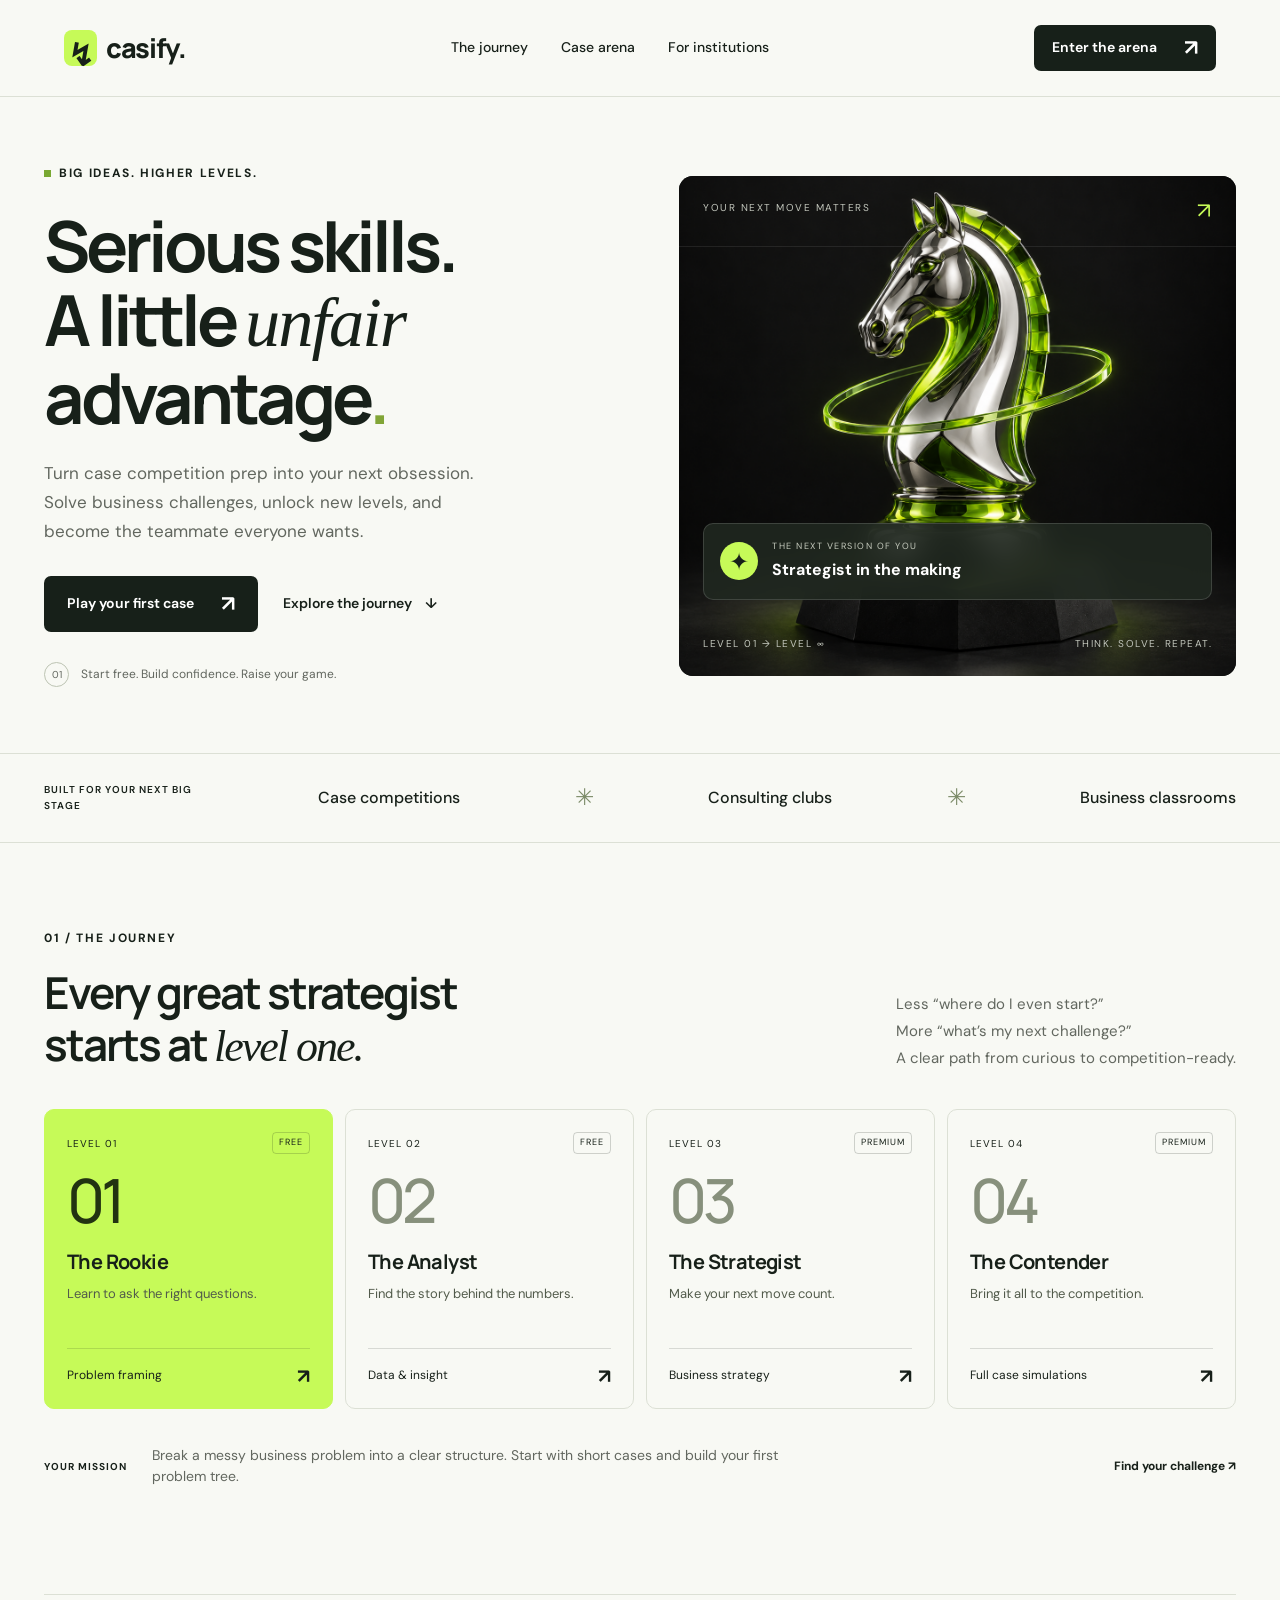
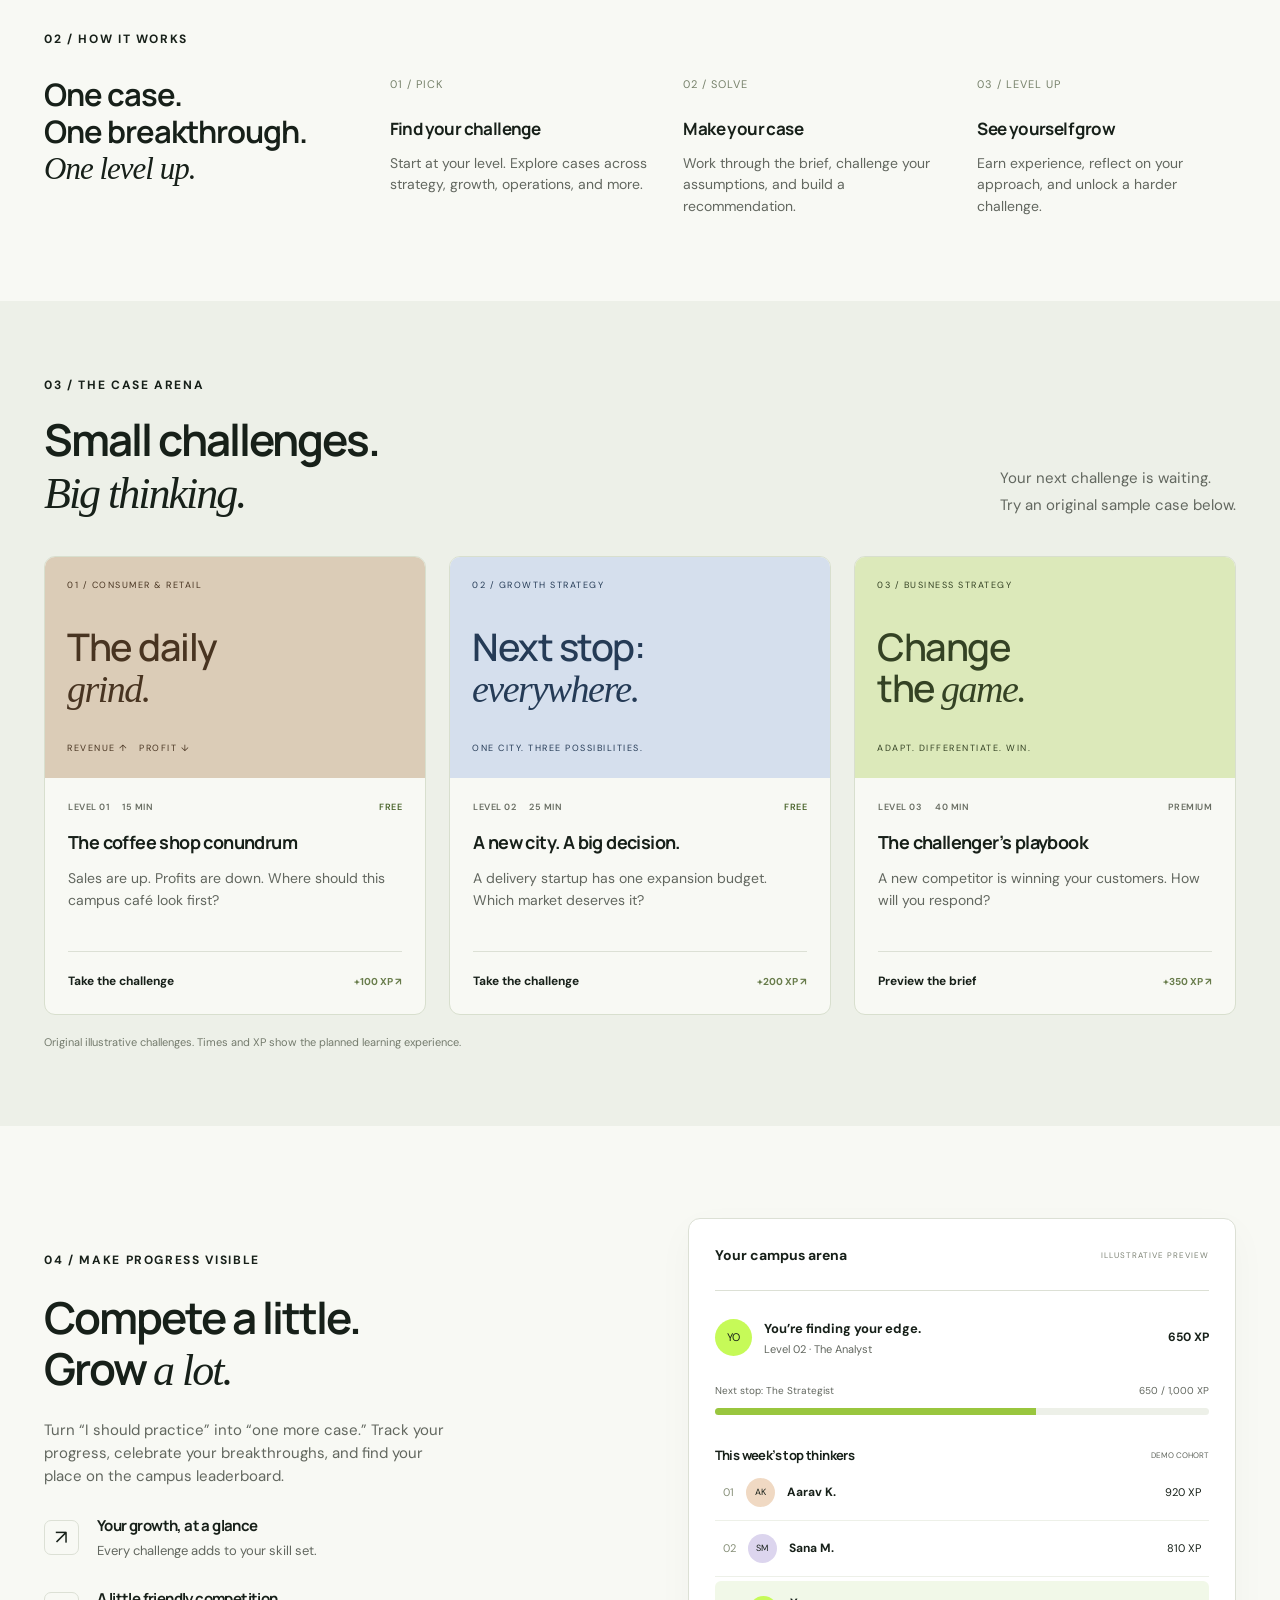
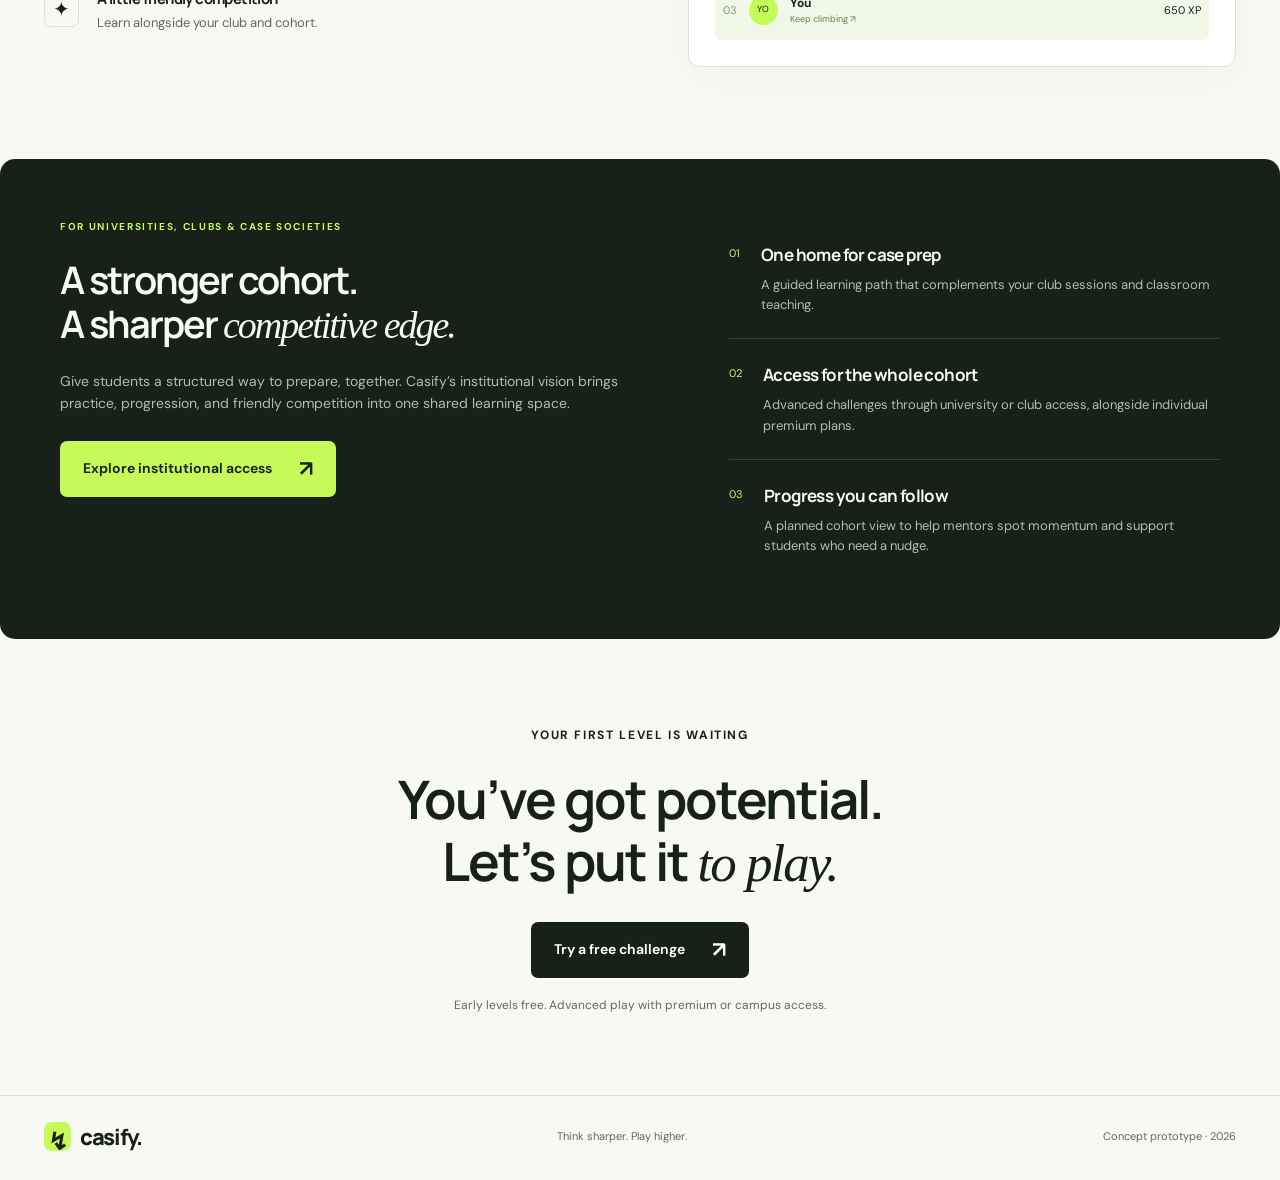
==== showcase/index.html @ 91553d77 "Back up Casify showcase and prepare Vercel and Emergent handoff" ====
<!doctype html>
<html lang="en"><head><meta charset="utf-8"><meta name="viewport" content="width=device-width,initial-scale=1"><meta name="description" content="Turn case competition prep into your next obsession. Build business skills, conquer challenges, and level up with Casify."><title>Casify — Think sharper. Play higher.</title><link rel="icon" href="data:image/svg+xml,%3Csvg xmlns='http://www.w3.org/2000/svg' viewBox='0 0 32 32'%3E%3Crect width='32' height='32' rx='8' fill='%23c6fa58'/%3E%3Cpath d='M22 9H12l-5 7 5 7h10l-5-7z' fill='%23151915'/%3E%3C/svg%3E"><link rel="stylesheet" href="style.css"></head>
<body><header><a class="brand" href="#" aria-label="Casify home"><span class="brand-mark">↯</span>casify<span class="brand-period">.</span></a><nav aria-label="Main navigation"><a href="#journey">The journey</a><a href="#challenges">Case arena</a><a href="#campus">For institutions</a></nav><a class="button small" href="#challenges">Enter the arena <span>↗</span></a></header>
<main><section class="hero wrap"><div class="hero-copy"><div class="eyebrow"><span class="tiny-square"></span> BIG IDEAS. HIGHER LEVELS.</div><h1>Serious skills.<br>A little <span class="serif">unfair</span><br>advantage<span class="lime">.</span></h1><p>Turn case competition prep into your next obsession. Solve business challenges, unlock new levels, and become the teammate everyone wants.</p><div class="actions"><a class="button" href="#challenges">Play your first case <span>↗</span></a><a class="text-link" href="#journey">Explore the journey <span>↓</span></a></div><div class="hero-note"><span>01</span> Start free. Build confidence. Raise your game.</div></div><div class="hero-art"><div class="art-top"><span>YOUR NEXT MOVE MATTERS</span><span>↗</span></div><div class="art-image" id="hero-image"></div><div class="float-card"><span class="mini-icon">✦</span><div><small>THE NEXT VERSION OF YOU</small><strong>Strategist in the making</strong></div></div><div class="art-bottom"><span>LEVEL 01 → LEVEL ∞</span><span>THINK. SOLVE. REPEAT.</span></div></div></section>
<section class="ribbon"><div class="wrap"><span>BUILT FOR YOUR NEXT BIG STAGE</span><strong>Case competitions</strong><span class="asterisk">✳</span><strong>Consulting clubs</strong><span class="asterisk">✳</span><strong>Business classrooms</strong></div></section>
<section class="wrap journey" id="journey"><div class="section-head"><div><div class="eyebrow">01 / THE JOURNEY</div><h2>Every great strategist<br>starts at <span class="serif">level one.</span></h2></div><p>Less “where do I even start?”<br>More “what’s my next challenge?”<br>A clear path from curious to competition-ready.</p></div><div class="level-grid"><button class="level active" data-level="0"><span class="level-meta">LEVEL 01 <em>FREE</em></span><span class="level-number">01</span><h3>The Rookie</h3><p>Learn to ask the right questions.</p><span class="level-foot">Problem framing <b>↗</b></span></button><button class="level" data-level="1"><span class="level-meta">LEVEL 02 <em>FREE</em></span><span class="level-number">02</span><h3>The Analyst</h3><p>Find the story behind the numbers.</p><span class="level-foot">Data &amp; insight <b>↗</b></span></button><button class="level" data-level="2"><span class="level-meta">LEVEL 03 <em>PREMIUM</em></span><span class="level-number">03</span><h3>The Strategist</h3><p>Make your next move count.</p><span class="level-foot">Business strategy <b>↗</b></span></button><button class="level" data-level="3"><span class="level-meta">LEVEL 04 <em>PREMIUM</em></span><span class="level-number">04</span><h3>The Contender</h3><p>Bring it all to the competition.</p><span class="level-foot">Full case simulations <b>↗</b></span></button></div><div class="level-detail" aria-live="polite"><span>YOUR MISSION</span><p id="level-description">Break a messy business problem into a clear structure. Start with short cases and build your first problem tree.</p><a href="#challenges">Find your challenge ↗</a></div></section>
<section class="how wrap"><div class="eyebrow">02 / HOW IT WORKS</div><div class="how-grid"><h2>One case.<br>One breakthrough.<br><span class="serif">One level up.</span></h2><article><span class="step">01 / PICK</span><h3>Find your challenge</h3><p>Start at your level. Explore cases across strategy, growth, operations, and more.</p></article><article><span class="step">02 / SOLVE</span><h3>Make your case</h3><p>Work through the brief, challenge your assumptions, and build a recommendation.</p></article><article><span class="step">03 / LEVEL UP</span><h3>See yourself grow</h3><p>Earn experience, reflect on your approach, and unlock a harder challenge.</p></article></div></section>
<section class="arena" id="challenges"><div class="wrap"><div class="section-head"><div><div class="eyebrow">03 / THE CASE ARENA</div><h2>Small challenges.<br><span class="serif">Big thinking.</span></h2></div><p>Your next challenge is waiting.<br>Try an original sample case below.</p></div><div class="case-grid"><article class="case-card"><div class="case-cover coffee"><span>01 / CONSUMER & RETAIL</span><strong>The daily<br><i>grind.</i></strong><span class="cover-bottom">REVENUE ↑ &nbsp; PROFIT ↓</span></div><div class="case-body"><div class="tags"><span>LEVEL 01</span><span>15 MIN</span><span class="free">FREE</span></div><h3>The coffee shop conundrum</h3><p>Sales are up. Profits are down. Where should this campus café look first?</p><button class="case-link" data-case="0">Take the challenge <span>+100 XP ↗</span></button></div></article><article class="case-card"><div class="case-cover growth"><span>02 / GROWTH STRATEGY</span><strong>Next stop:<br><i>everywhere.</i></strong><span class="cover-bottom">ONE CITY. THREE POSSIBILITIES.</span></div><div class="case-body"><div class="tags"><span>LEVEL 02</span><span>25 MIN</span><span class="free">FREE</span></div><h3>A new city. A big decision.</h3><p>A delivery startup has one expansion budget. Which market deserves it?</p><button class="case-link" data-case="1">Take the challenge <span>+200 XP ↗</span></button></div></article><article class="case-card"><div class="case-cover strategy"><span>03 / BUSINESS STRATEGY</span><strong>Change<br>the <i>game.</i></strong><span class="cover-bottom">ADAPT. DIFFERENTIATE. WIN.</span></div><div class="case-body"><div class="tags"><span>LEVEL 03</span><span>40 MIN</span><span>PREMIUM</span></div><h3>The challenger’s playbook</h3><p>A new competitor is winning your customers. How will you respond?</p><button class="case-link" data-case="2">Preview the brief <span>+350 XP ↗</span></button></div></article></div><p class="sample-note">Original illustrative challenges. Times and XP show the planned learning experience.</p></div></section>
<section class="wrap progress-section"><div class="progress-copy"><div class="eyebrow">04 / MAKE PROGRESS VISIBLE</div><h2>Compete a little.<br>Grow <span class="serif">a lot.</span></h2><p>Turn “I should practice” into “one more case.” Track your progress, celebrate your breakthroughs, and find your place on the campus leaderboard.</p><div class="feature-line"><span>↗</span><div><h3>Your growth, at a glance</h3><p>Every challenge adds to your skill set.</p></div></div><div class="feature-line"><span>✦</span><div><h3>A little friendly competition</h3><p>Learn alongside your club and cohort.</p></div></div></div><div class="dashboard"><div class="dashboard-head"><strong>Your campus arena</strong><span>ILLUSTRATIVE PREVIEW</span></div><div class="player"><div class="avatar">YO</div><div><strong>You’re finding your edge.</strong><p>Level 02 · The Analyst</p></div><span class="xp">650 XP</span></div><div class="meter-label"><span>Next stop: The Strategist</span><span>650 / 1,000 XP</span></div><progress value="650" max="1000" aria-label="650 of 1000 XP toward next level"></progress><div class="leader-heading"><h3>This week’s top thinkers</h3><span>DEMO COHORT</span></div><div class="leader"><span class="rank">01</span><span class="avatar peach">AK</span><strong>Aarav K.</strong><span>920 XP</span></div><div class="leader"><span class="rank">02</span><span class="avatar purple">SM</span><strong>Sana M.</strong><span>810 XP</span></div><div class="leader you"><span class="rank">03</span><span class="avatar">YO</span><strong>You <small>Keep climbing ↗</small></strong><span>650 XP</span></div></div></section>
<section class="campus wrap" id="campus"><div><div class="eyebrow">FOR UNIVERSITIES, CLUBS & CASE SOCIETIES</div><h2>A stronger cohort.<br>A sharper <span class="serif">competitive edge.</span></h2><p>Give students a structured way to prepare, together. Casify’s institutional vision brings practice, progression, and friendly competition into one shared learning space.</p><button class="button" id="institution-cta">Explore institutional access <span>↗</span></button></div><div class="campus-features"><article><span>01</span><div><h3>One home for case prep</h3><p>A guided learning path that complements your club sessions and classroom teaching.</p></div></article><article><span>02</span><div><h3>Access for the whole cohort</h3><p>Advanced challenges through university or club access, alongside individual premium plans.</p></div></article><article><span>03</span><div><h3>Progress you can follow</h3><p>A planned cohort view to help mentors spot momentum and support students who need a nudge.</p></div></article></div></section>
<section class="final-cta wrap"><div class="eyebrow">YOUR FIRST LEVEL IS WAITING</div><h2>You’ve got potential.<br>Let’s put it <span class="serif">to play.</span></h2><a class="button" href="#challenges">Try a free challenge <span>↗</span></a><p>Early levels free. Advanced play with premium or campus access.</p></section></main><footer class="wrap"><a class="brand" href="#"><span class="brand-mark">↯</span>casify.</a><span>Think sharper. Play higher.</span><span>Concept prototype · 2026</span></footer>
<dialog id="case-dialog"><button class="close" aria-label="Close dialog">×</button><div class="eyebrow" id="dialog-label"></div><h2 id="dialog-title"></h2><p id="dialog-brief"></p><div id="case-interaction"><h3>Where would you start?</h3><div id="choices"></div><p id="feedback" role="status"></p></div><p class="dialog-note">Showcase demo — no account required. Responses are not saved.</p></dialog><script src="app.js"></script></body></html>
---- showcase/style.css ----
@import url('https://fonts.googleapis.com/css2?family=DM+Sans:wght@400;450;500;550;600;650;700&family=Manrope:wght@400;500;600;650;700;750;800&display=swap');
:root{--ink:#172019;--muted:#62675f;--paper:#f8f9f4;--lime:#c6fa58;--line:#dce0d5}*{box-sizing:border-box}html{scroll-behavior:smooth;scroll-padding-top:100px}body{margin:0;background:var(--paper);color:var(--ink);font-family:'DM Sans',Arial,sans-serif;font-size:16px;line-height:1.55}button,a{-webkit-tap-highlight-color:transparent}a{color:inherit;text-decoration:none}button{font:inherit;cursor:pointer}button:focus-visible,a:focus-visible{outline:3px solid #668822;outline-offset:5px}button{color:inherit}header{max-width:1440px;margin:auto;padding:25px 5%;display:flex;align-items:center;justify-content:space-between;border-bottom:1px solid var(--line);gap:24px}.brand{font-family:Manrope,sans-serif;font-size:27px;font-weight:800;letter-spacing:-1.3px;display:flex;align-items:center;gap:9px}.brand-period{margin-left:-9px}.brand-mark{display:inline-grid;place-items:center;background:var(--lime);width:33px;height:36px;border-radius:8px;font-size:31px;font-weight:600;letter-spacing:0}nav{display:flex;gap:33px;font-size:14px;font-weight:500}nav a:hover{color:#668822}.wrap{max-width:1280px;margin:auto;padding-left:44px;padding-right:44px}.button{background:var(--ink);color:white;padding:17px 23px;border-radius:7px;border:0;display:inline-flex;align-items:center;justify-content:space-between;gap:27px;font-size:14px;font-weight:650;transition:transform .2s,background .2s}.button:hover{background:#35452a;transform:translateY(-2px)}.button span{font-size:22px;line-height:1}.button.small{padding:12px 18px}.hero{display:grid;grid-template-columns:1.06fr 1fr;gap:45px;padding-top:67px;padding-bottom:66px;align-items:center}.eyebrow{font-size:12px;letter-spacing:1.65px;font-weight:700;display:flex;align-items:center;gap:8px}.tiny-square{width:7px;height:7px;background:#78a831}h1,h2,h3,p{margin:0}h1,h2,h3{font-family:Manrope,Arial,sans-serif}h1{font-size:clamp(48px,5.5vw,76px);line-height:1.06;letter-spacing:-4px;margin:25px 0}h2{font-size:44px;letter-spacing:-2px;line-height:1.17;font-weight:650}h3{font-size:20px;letter-spacing:-.6px}.serif{font-family:Georgia,serif;font-weight:400;font-style:italic;letter-spacing:-2px}.lime{color:#81a536}.hero-copy>p{max-width:440px;font-size:17px;line-height:1.7;color:var(--muted)}.actions{display:flex;gap:25px;align-items:center;margin:30px 0}.text-link{font-size:14px;font-weight:600}.text-link span{margin-left:10px}.hero-note{display:flex;align-items:center;gap:12px;font-size:12px;color:var(--muted)}.hero-note>span{border:1px solid #bdc4b3;border-radius:50%;height:25px;width:25px;display:grid;place-items:center;font-size:10px}.hero-art{height:500px;border-radius:14px;background:#191d19;color:white;position:relative;overflow:hidden;display:flex;flex-direction:column;justify-content:space-between}.art-top,.art-bottom{position:relative;z-index:2;display:flex;justify-content:space-between;padding:24px;font-size:10px;letter-spacing:1.5px;color:#c2c6bc}.art-top{border-bottom:1px solid #ffffff15}.art-top>span:last-child{color:var(--lime);font-size:22px;line-height:1}.art-image{position:absolute;inset:0;background:#1a1e1a;background-position:center;background-size:cover}.float-card{position:absolute;bottom:76px;left:24px;right:24px;display:flex;align-items:center;gap:14px;padding:16px;border:1px solid #ffffff24;background:#202820df;backdrop-filter:blur(12px);border-radius:10px;z-index:2}.float-card small{display:block;font-size:9px;letter-spacing:1.5px;color:#c6cbbe;margin-bottom:4px}.float-card strong{font-size:16px}.mini-icon{width:38px;height:38px;border-radius:50%;display:grid;place-items:center;background:var(--lime);color:var(--ink);font-size:24px}.ribbon{border-top:1px solid var(--line);border-bottom:1px solid var(--line)}.ribbon>.wrap{display:flex;justify-content:space-between;gap:20px;align-items:center;padding-top:26px;padding-bottom:26px}.ribbon span:first-child{font-size:10px;font-weight:600;letter-spacing:1px;max-width:160px}.ribbon strong{font-size:16px;font-weight:500}.asterisk{color:#7c8b68;font-size:23px}.journey{padding-top:86px;padding-bottom:55px}.section-head{display:flex;justify-content:space-between;align-items:flex-end;gap:30px;margin-bottom:37px}.section-head .eyebrow{margin-bottom:20px}.section-head>p{font-size:15px;color:var(--muted);max-width:350px;line-height:1.8}.level-grid{display:grid;grid-template-columns:repeat(4,1fr);gap:12px}.level{border:1px solid var(--line);text-align:left;border-radius:10px;padding:22px;background:transparent;transition:.2s}.level.active,.level:hover{background:var(--lime);border-color:var(--lime)}.level-meta{font-size:10px;letter-spacing:1px;display:flex;justify-content:space-between;gap:6px;align-items:center}.level-meta em{font-style:normal;font-size:9px;padding:3px 6px;border:1px solid #17201930;border-radius:4px}.level-number{display:block;font-family:Manrope,sans-serif;font-size:61px;letter-spacing:-4px;line-height:1.5;font-weight:500;color:#87907c}.level.active .level-number{color:#223311}.level h3{font-size:20px}.level p{font-size:13px;min-height:44px;margin-top:7px;color:#525b4b}.level-foot{border-top:1px solid #17201925;padding-top:17px;margin-top:20px;display:flex;justify-content:space-between;font-size:12px}.level-foot b{font-size:20px;line-height:1}.level-detail{display:flex;gap:25px;align-items:center;margin-top:20px;min-height:75px}.level-detail>span{font-size:10px;letter-spacing:1px;white-space:nowrap;font-weight:700}.level-detail p{font-size:14px;color:var(--muted);max-width:650px}.level-detail a{font-size:12px;margin-left:auto;white-space:nowrap;font-weight:700}.how{padding-top:35px;padding-bottom:83px}.how>.eyebrow{border-top:1px solid var(--line);padding-top:35px;margin-bottom:28px}.how-grid{display:grid;grid-template-columns:1.2fr 1fr 1fr 1fr;gap:35px}.how h2{font-size:31px;letter-spacing:-1px}.how h2 .serif{letter-spacing:-1px}.step{font-size:11px;color:#77826b;letter-spacing:1px;display:block;margin-bottom:23px}.how h3{font-size:17px;margin-bottom:10px}.how p{font-size:14px;color:var(--muted)}.arena{background:#edf0e8;padding:75px 0}.case-grid{display:grid;grid-template-columns:repeat(3,1fr);gap:23px}.case-card{border:1px solid #d8dfce;background:var(--paper);border-radius:11px;overflow:hidden}.case-cover{height:221px;padding:22px;display:flex;flex-direction:column;justify-content:space-between}.case-cover>span{font-size:9px;letter-spacing:1.5px}.case-cover strong{font-family:Manrope,sans-serif;font-size:38px;font-weight:550;letter-spacing:-1.5px;line-height:1.07}.case-cover i{font-family:Georgia,serif;font-weight:400}.coffee{background:#dbccb7;color:#483421}.growth{background:#d5dfed;color:#253b56}.strategy{background:#dce9ba;color:#344224}.case-body{padding:23px}.tags{display:flex;gap:13px;font-size:9px;font-weight:600;letter-spacing:.5px;color:#686d62;margin-bottom:14px}.tags span:last-child{margin-left:auto}.tags .free{color:#4a642c}.case-body h3{font-size:18px;margin-bottom:11px}.case-body p{font-size:14px;color:var(--muted);min-height:65px}.case-link{display:flex;justify-content:space-between;align-items:center;gap:8px;background:none;border:0;border-top:1px solid var(--line);padding:20px 0 0;margin-top:18px;width:100%;font-size:12px;font-weight:700}.case-link span{font-size:10px;color:#687c4b}.sample-note{font-size:11px;color:#747b6d;margin-top:19px}.progress-section{padding-top:92px;padding-bottom:92px;display:grid;grid-template-columns:1fr 1fr;gap:95px;align-items:center}.progress-copy h2{margin:22px 0}.progress-copy>p{font-size:15px;color:var(--muted);max-width:415px}.feature-line{display:flex;gap:18px;margin-top:26px;align-items:center}.feature-line>span{width:35px;height:35px;border:1px solid var(--line);border-radius:7px;display:grid;place-items:center;font-size:20px}.feature-line h3{font-size:15px}.feature-line p{font-size:13px;color:var(--muted);margin-top:3px}.dashboard{background:white;border:1px solid var(--line);border-radius:12px;box-shadow:0 12px 38px #28391808;padding:26px}.dashboard-head{display:flex;align-items:center;justify-content:space-between;gap:10px;padding-bottom:24px;border-bottom:1px solid var(--line)}.dashboard-head strong{font-size:14px}.dashboard-head>span{font-size:8px;letter-spacing:1px;color:#7d8375}.player{display:flex;align-items:center;gap:12px;margin:25px 0}.avatar{background:var(--lime);width:37px;height:37px;display:grid;place-items:center;border-radius:50%;font-size:11px;flex-shrink:0}.player strong{font-size:13px}.player p{font-size:11px;color:var(--muted)}.xp{margin-left:auto;font-size:12px;font-weight:700;white-space:nowrap}.meter-label{display:flex;justify-content:space-between;font-size:10px;color:var(--muted);margin-bottom:9px}progress{appearance:none;border:0;display:block;width:100%;height:7px;border-radius:4px;overflow:hidden;background:#edf0e8}progress::-webkit-progress-bar{background:#edf0e8}progress::-webkit-progress-value{background:#99c63e}progress::-moz-progress-bar{background:#99c63e}.leader-heading{margin-top:30px;display:flex;justify-content:space-between;align-items:center;gap:8px}.leader-heading h3{font-size:13px}.leader-heading>span{font-size:8px;color:var(--muted)}.leader{display:flex;align-items:center;gap:12px;padding:13px 8px;border-bottom:1px solid #edf0e8;font-size:12px}.leader .rank{color:#879079;font-size:11px}.leader>span:last-child{margin-left:auto;font-size:11px}.leader .avatar{width:29px;height:29px;font-size:9px}.peach{background:#f0d9c3}.purple{background:#dcd5ee}.you{background:#f1f8e8;border-radius:6px;border:0;margin-top:4px}.you small{display:block;font-size:9px;font-weight:400;color:#6a7f4b}.campus{background:var(--ink);color:var(--paper);border-radius:15px;display:grid;grid-template-columns:1.2fr 1fr;gap:80px;padding:60px}.campus .eyebrow{color:var(--lime);font-size:10px}.campus h2{font-size:38px;margin:23px 0}.campus p{font-size:14px;color:#b3bdae}.campus .button{background:var(--lime);color:var(--ink);margin-top:27px}.campus-features article{display:flex;gap:21px;padding:23px 0;border-bottom:1px solid #ffffff25}.campus-features article:last-child{border:0}.campus-features article>span{font-size:11px;color:var(--lime);padding-top:3px}.campus-features h3{font-size:17px;margin-bottom:7px}.campus-features p{font-size:13px}.final-cta{text-align:center;padding-top:87px;padding-bottom:80px}.final-cta .eyebrow{justify-content:center}.final-cta h2{font-size:53px;margin:23px 0 28px}.final-cta p{font-size:12px;color:var(--muted);margin-top:18px}footer{display:flex;align-items:center;justify-content:space-between;gap:20px;padding-top:24px;padding-bottom:26px;border-top:1px solid var(--line)}footer .brand{font-size:22px}footer .brand-mark{width:27px;height:29px;font-size:24px}footer>span{font-size:11px;color:var(--muted)}dialog{border:1px solid var(--line);border-radius:16px;padding:40px;max-width:620px;width:calc(100% - 32px);color:var(--ink);background:var(--paper);box-shadow:0 25px 100px #0005}dialog::backdrop{background:#101b15b8;backdrop-filter:blur(5px)}.close{position:absolute;right:16px;top:10px;border:0;background:none;font-size:28px}.dialog-note{font-size:12px;color:var(--muted);margin-top:25px}dialog h2{font-size:33px;margin:18px 0}dialog>p{font-size:16px}dialog h3{font-size:17px;margin:25px 0 13px}#choices{display:grid;gap:9px}#choices button{border:1px solid var(--line);border-radius:6px;padding:13px;text-align:left;background:white;font-size:14px}#choices button:hover,#choices button.selected{background:#e3f3c8;border-color:#90af5b}#feedback{font-size:14px;margin-top:16px;font-weight:500}
@media(min-width:1500px){header{max-width:1368px}}@media(max-width:1000px){.wrap{padding-left:28px;padding-right:28px}.hero{gap:25px}.hero-art{height:460px}h1{letter-spacing:-2.5px}.actions{gap:16px;flex-wrap:wrap}.level{padding:16px}.level-meta{font-size:9px}.level-meta em{font-size:8px}.progress-section{gap:35px}.campus{margin:0 28px;padding:40px;gap:35px}.how-grid{gap:22px}.case-body{padding:18px}.case-cover strong{font-size:32px}.case-body h3{font-size:16px}.ribbon strong{font-size:13px}}@media(max-width:720px){header{padding:19px 22px}header nav{display:none}.brand{font-size:23px}.button.small{font-size:12px;padding:11px 13px;gap:10px}.wrap{padding-left:22px;padding-right:22px}.hero{grid-template-columns:1fr;padding-top:40px;padding-bottom:38px;gap:30px}h1{font-size:58px;letter-spacing:-3px}.hero-copy>p{font-size:16px}.hero-art{height:405px}.ribbon>.wrap{flex-wrap:wrap;justify-content:center;gap:14px;padding-top:20px;padding-bottom:20px}.ribbon span:first-child{max-width:none;width:100%;text-align:center}.ribbon strong{font-size:11px}.asterisk{font-size:14px}.journey{padding-top:55px}.section-head{display:block;margin-bottom:27px}h2{font-size:35px}.section-head>p{margin-top:20px;font-size:14px}.level-grid{grid-template-columns:1fr 1fr}.level-meta{font-size:9px}.level-number{font-size:49px}.level h3{font-size:18px}.level p{font-size:12px}.level-foot{font-size:11px}.level-detail{flex-wrap:wrap;gap:10px}.level-detail p{font-size:13px}.level-detail a{margin:0}.how{padding-top:5px;padding-bottom:50px}.how-grid{grid-template-columns:1fr;gap:28px}.how-grid h2{font-size:33px}.step{margin-bottom:8px}.how article{border-top:1px solid var(--line);padding-top:20px}.arena{padding:50px 0}.case-grid{grid-template-columns:1fr;gap:24px}.case-cover{height:215px}.case-cover strong{font-size:40px}.case-body h3{font-size:20px}.case-body p{min-height:0;font-size:15px}.case-body{padding:23px}.case-link{font-size:14px}.case-link span{font-size:12px}.progress-section{grid-template-columns:1fr;padding-top:55px;padding-bottom:55px}.dashboard{padding:21px}.campus{grid-template-columns:1fr;margin:0 16px;padding:30px 24px;gap:15px}.campus h2{font-size:33px}.campus .eyebrow{font-size:9px}.final-cta{padding-top:58px;padding-bottom:55px}.final-cta h2{font-size:40px}footer{flex-wrap:wrap}footer>span:last-child{width:100%}dialog{padding:30px 23px}}@media(prefers-reduced-motion:reduce){html{scroll-behavior:auto}*{transition:none!important}}

.art-image{background-image:url('hero.png')}
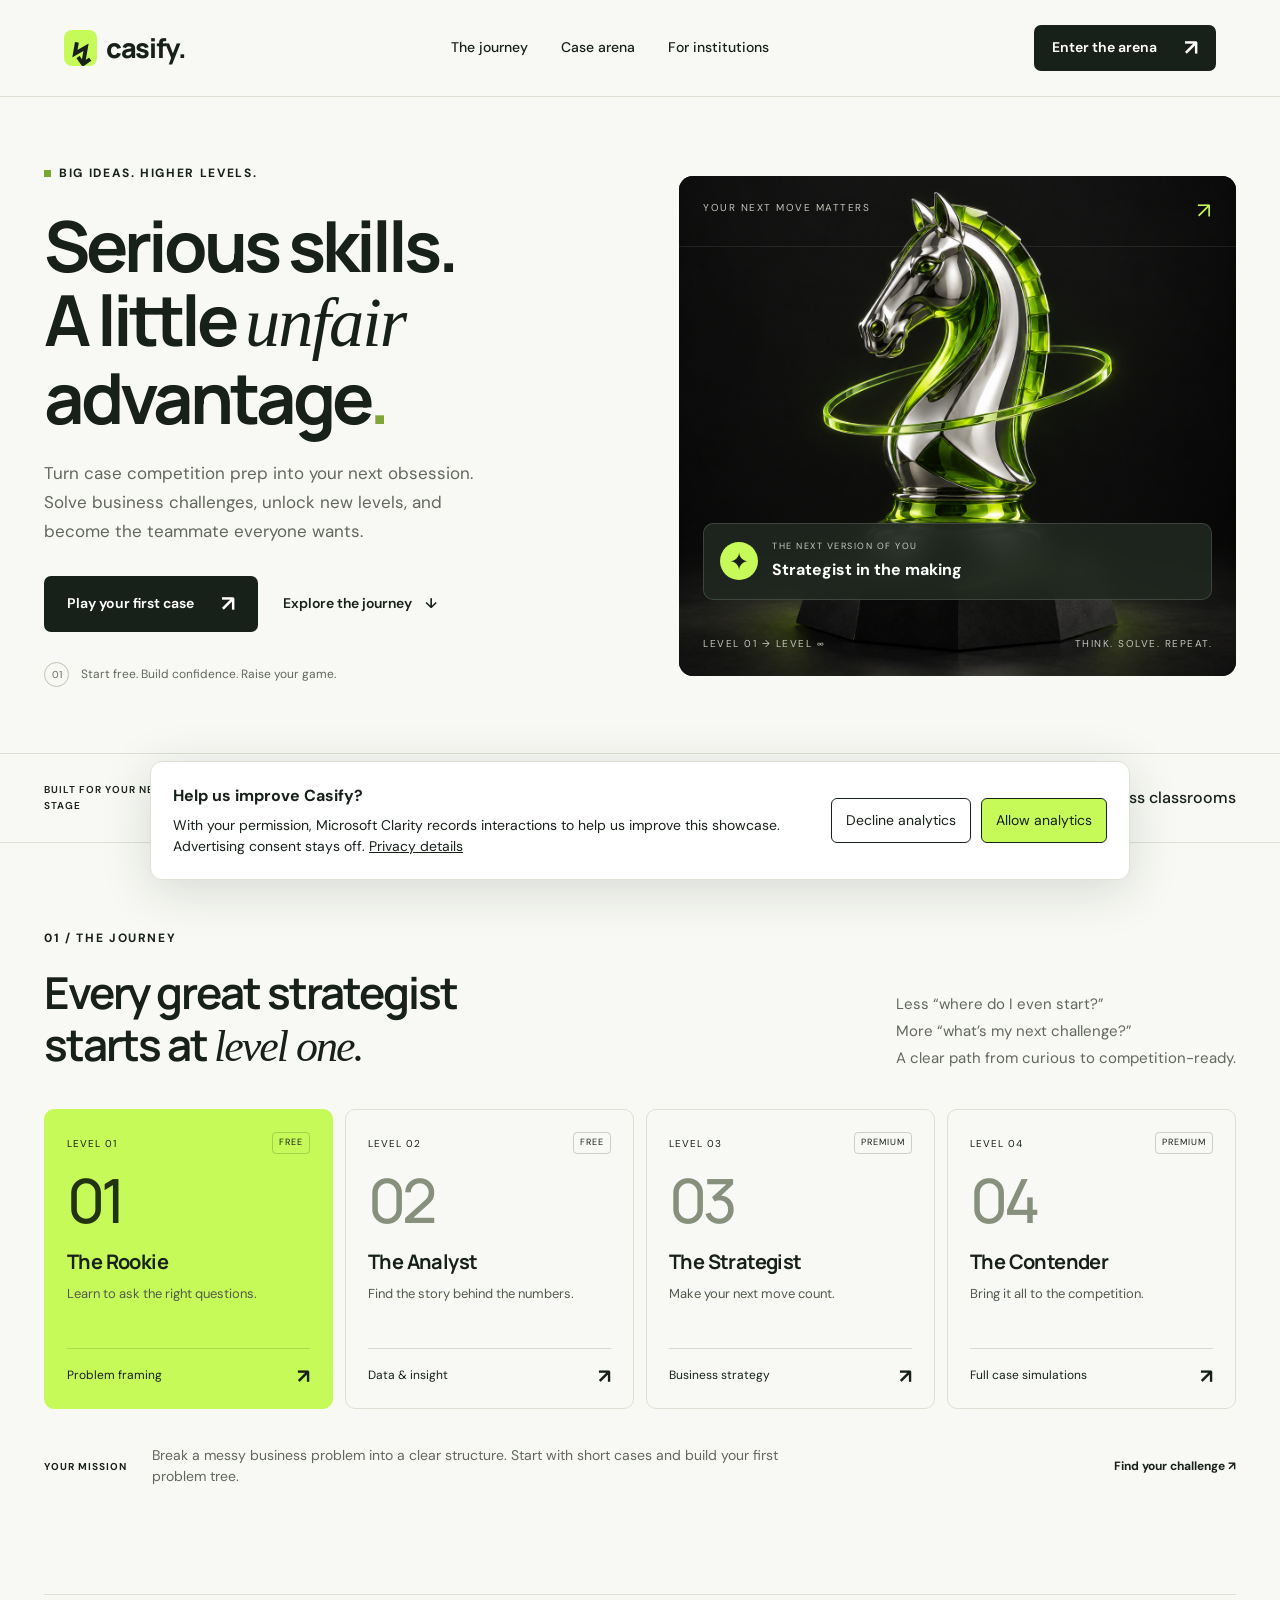
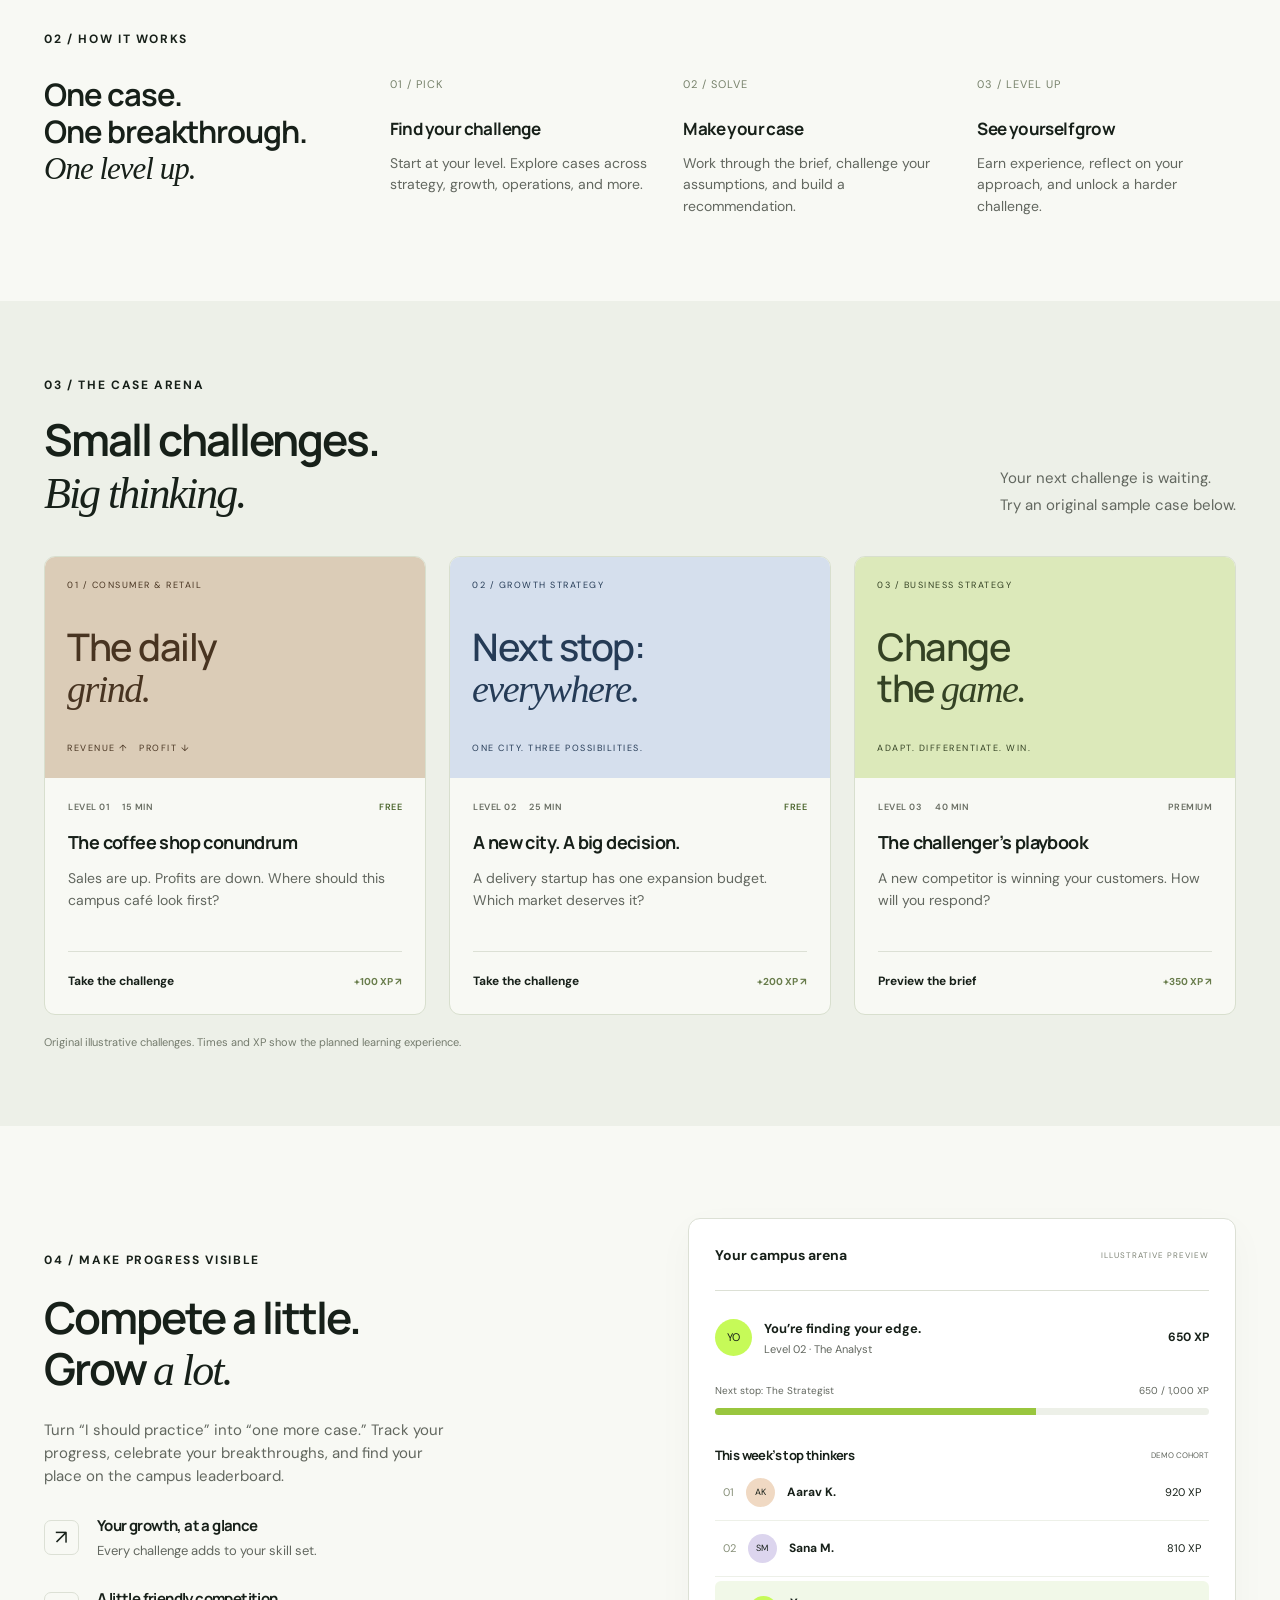
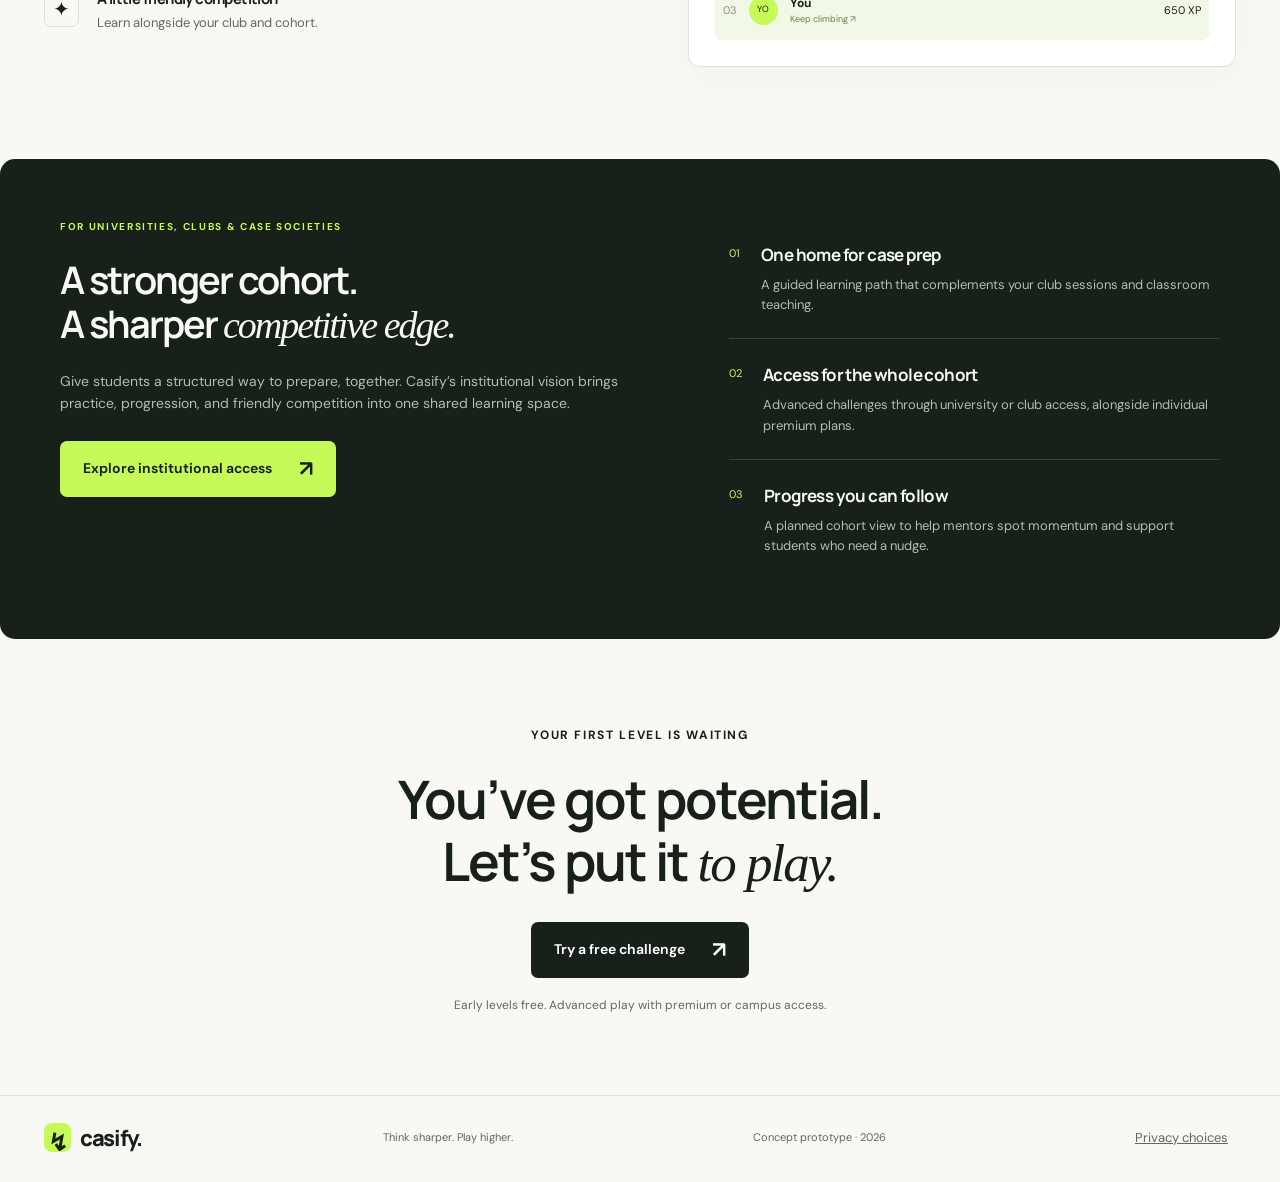
==== commit 5e6d25a0: "Integrate consent-based Clarity and Search Console verification" ====
--- a/showcase/index.html
+++ b/showcase/index.html
@@ -1,5 +1,5 @@
 <!doctype html>
-<html lang="en"><head><meta charset="utf-8"><meta name="viewport" content="width=device-width,initial-scale=1"><meta name="description" content="Turn case competition prep into your next obsession. Build business skills, conquer challenges, and level up with Casify."><title>Casify — Think sharper. Play higher.</title><link rel="icon" href="data:image/svg+xml,%3Csvg xmlns='http://www.w3.org/2000/svg' viewBox='0 0 32 32'%3E%3Crect width='32' height='32' rx='8' fill='%23c6fa58'/%3E%3Cpath d='M22 9H12l-5 7 5 7h10l-5-7z' fill='%23151915'/%3E%3C/svg%3E"><link rel="stylesheet" href="style.css"></head>
+<html lang="en"><head><meta charset="utf-8"><meta name="viewport" content="width=device-width,initial-scale=1"><meta name="description" content="Turn case competition prep into your next obsession. Build business skills, conquer challenges, and level up with Casify."><title>Casify — Think sharper. Play higher.</title><link rel="icon" href="data:image/svg+xml,%3Csvg xmlns='http://www.w3.org/2000/svg' viewBox='0 0 32 32'%3E%3Crect width='32' height='32' rx='8' fill='%23c6fa58'/%3E%3Cpath d='M22 9H12l-5 7 5 7h10l-5-7z' fill='%23151915'/%3E%3C/svg%3E"><link rel="stylesheet" href="style.css"><meta name="google-site-verification" content="q8zzXKevI9_IpJd7duxw0ozllKAZsqJqXDRwz59ZFJ8"><link rel="canonical" href="https://casify-two.vercel.app/"><link rel="stylesheet" href="integrations.css"><script src="integrations.js" defer></script></head>
 <body><header><a class="brand" href="#" aria-label="Casify home"><span class="brand-mark">↯</span>casify<span class="brand-period">.</span></a><nav aria-label="Main navigation"><a href="#journey">The journey</a><a href="#challenges">Case arena</a><a href="#campus">For institutions</a></nav><a class="button small" href="#challenges">Enter the arena <span>↗</span></a></header>
 <main><section class="hero wrap"><div class="hero-copy"><div class="eyebrow"><span class="tiny-square"></span> BIG IDEAS. HIGHER LEVELS.</div><h1>Serious skills.<br>A little <span class="serif">unfair</span><br>advantage<span class="lime">.</span></h1><p>Turn case competition prep into your next obsession. Solve business challenges, unlock new levels, and become the teammate everyone wants.</p><div class="actions"><a class="button" href="#challenges">Play your first case <span>↗</span></a><a class="text-link" href="#journey">Explore the journey <span>↓</span></a></div><div class="hero-note"><span>01</span> Start free. Build confidence. Raise your game.</div></div><div class="hero-art"><div class="art-top"><span>YOUR NEXT MOVE MATTERS</span><span>↗</span></div><div class="art-image" id="hero-image"></div><div class="float-card"><span class="mini-icon">✦</span><div><small>THE NEXT VERSION OF YOU</small><strong>Strategist in the making</strong></div></div><div class="art-bottom"><span>LEVEL 01 → LEVEL ∞</span><span>THINK. SOLVE. REPEAT.</span></div></div></section>
 <section class="ribbon"><div class="wrap"><span>BUILT FOR YOUR NEXT BIG STAGE</span><strong>Case competitions</strong><span class="asterisk">✳</span><strong>Consulting clubs</strong><span class="asterisk">✳</span><strong>Business classrooms</strong></div></section>
--- a/showcase/integrations.css
+++ b/showcase/integrations.css
@@ -0,0 +1 @@
+.consent-panel{position:fixed;z-index:20;bottom:20px;left:20px;right:20px;max-width:980px;margin:auto;display:flex;gap:24px;align-items:center;background:#fff;color:#172019;border:1px solid #dce0d5;border-radius:12px;padding:22px;box-shadow:0 10px 50px #17201926}.consent-panel[hidden]{display:none}.consent-panel strong{font-size:16px}.consent-panel p{font-size:14px;margin:6px 0 0;line-height:1.5}.consent-panel a{text-decoration:underline}.consent-actions{display:flex;gap:10px;flex-shrink:0}.consent-actions button{border:1px solid #172019;background:white;padding:11px 14px;border-radius:6px;font-size:14px}.consent-actions button:last-child{background:#c6fa58}.privacy-settings{border:0;background:none;text-decoration:underline;color:#62675f;font-size:13px;padding:8px;cursor:pointer}@media(max-width:720px){.consent-panel{display:block;bottom:12px;left:12px;right:12px;padding:18px}.consent-actions{margin-top:16px;flex-wrap:wrap}.consent-actions button{flex:1}}
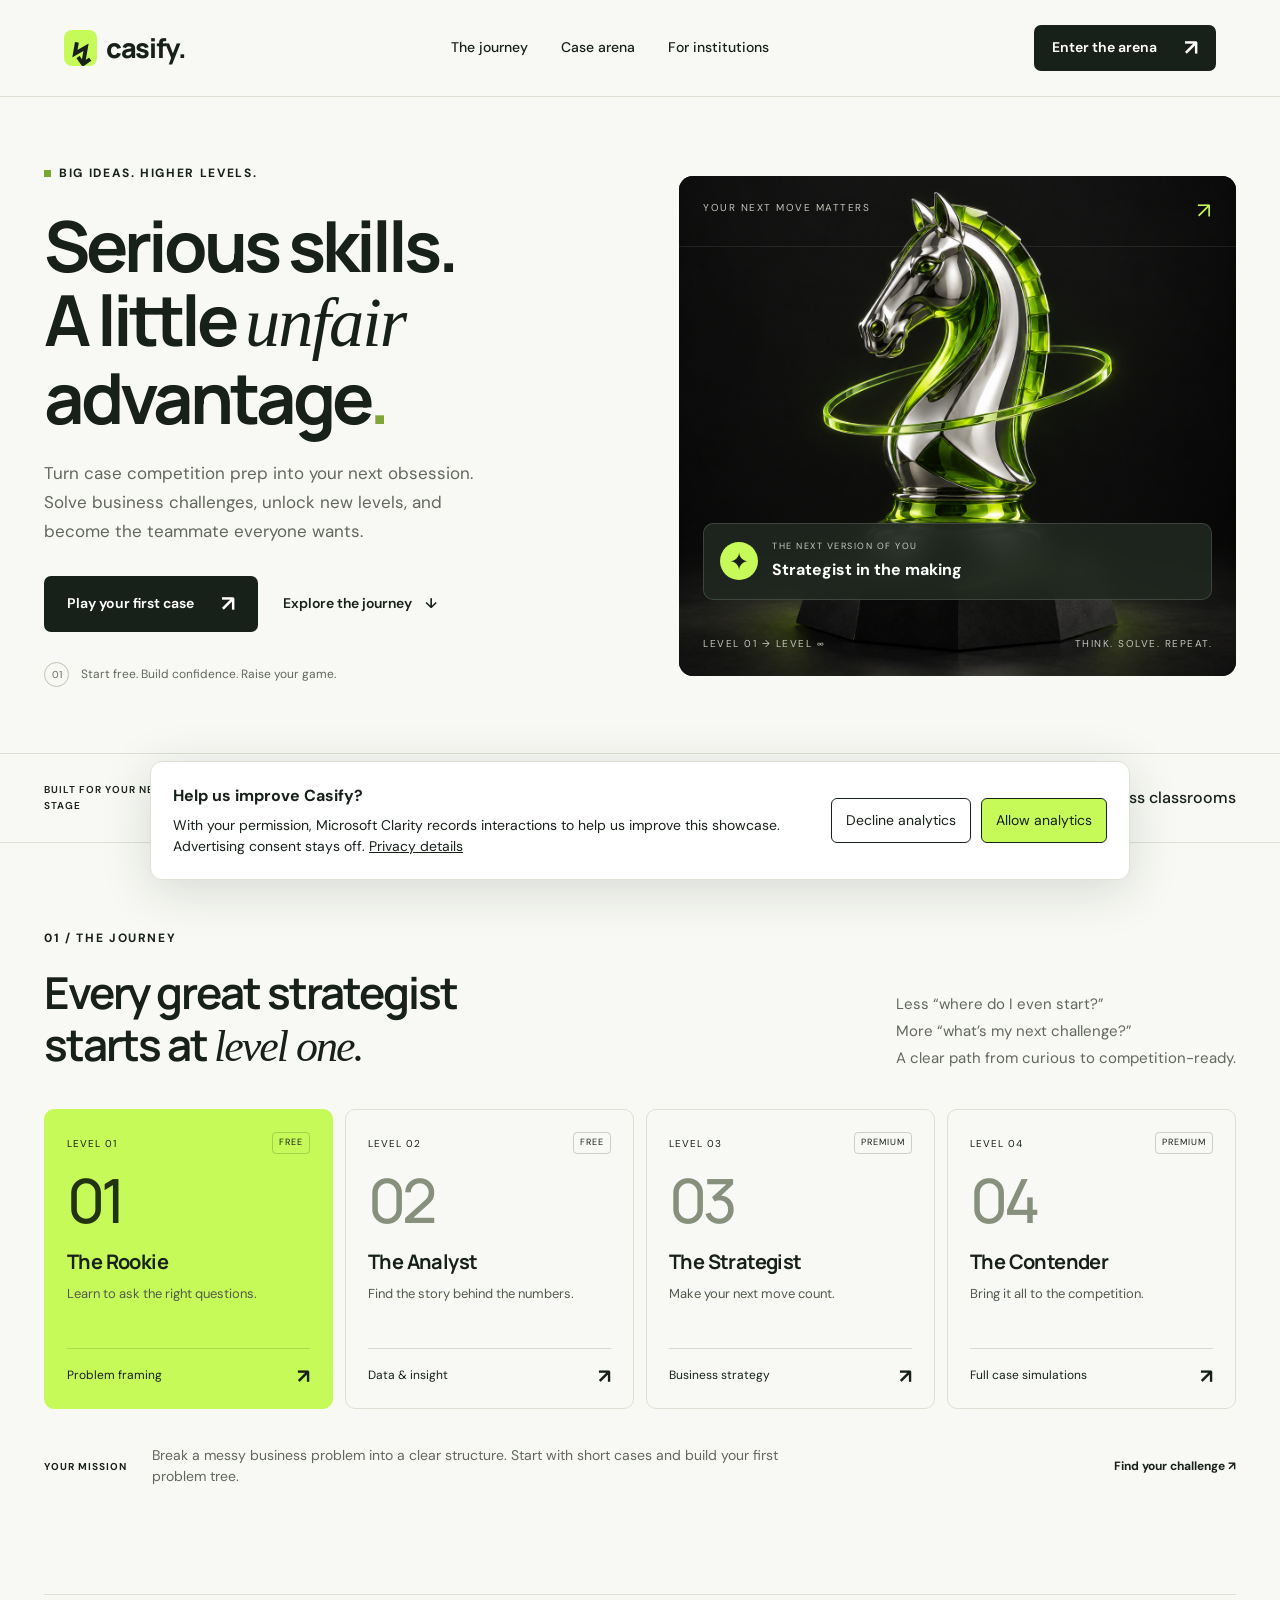
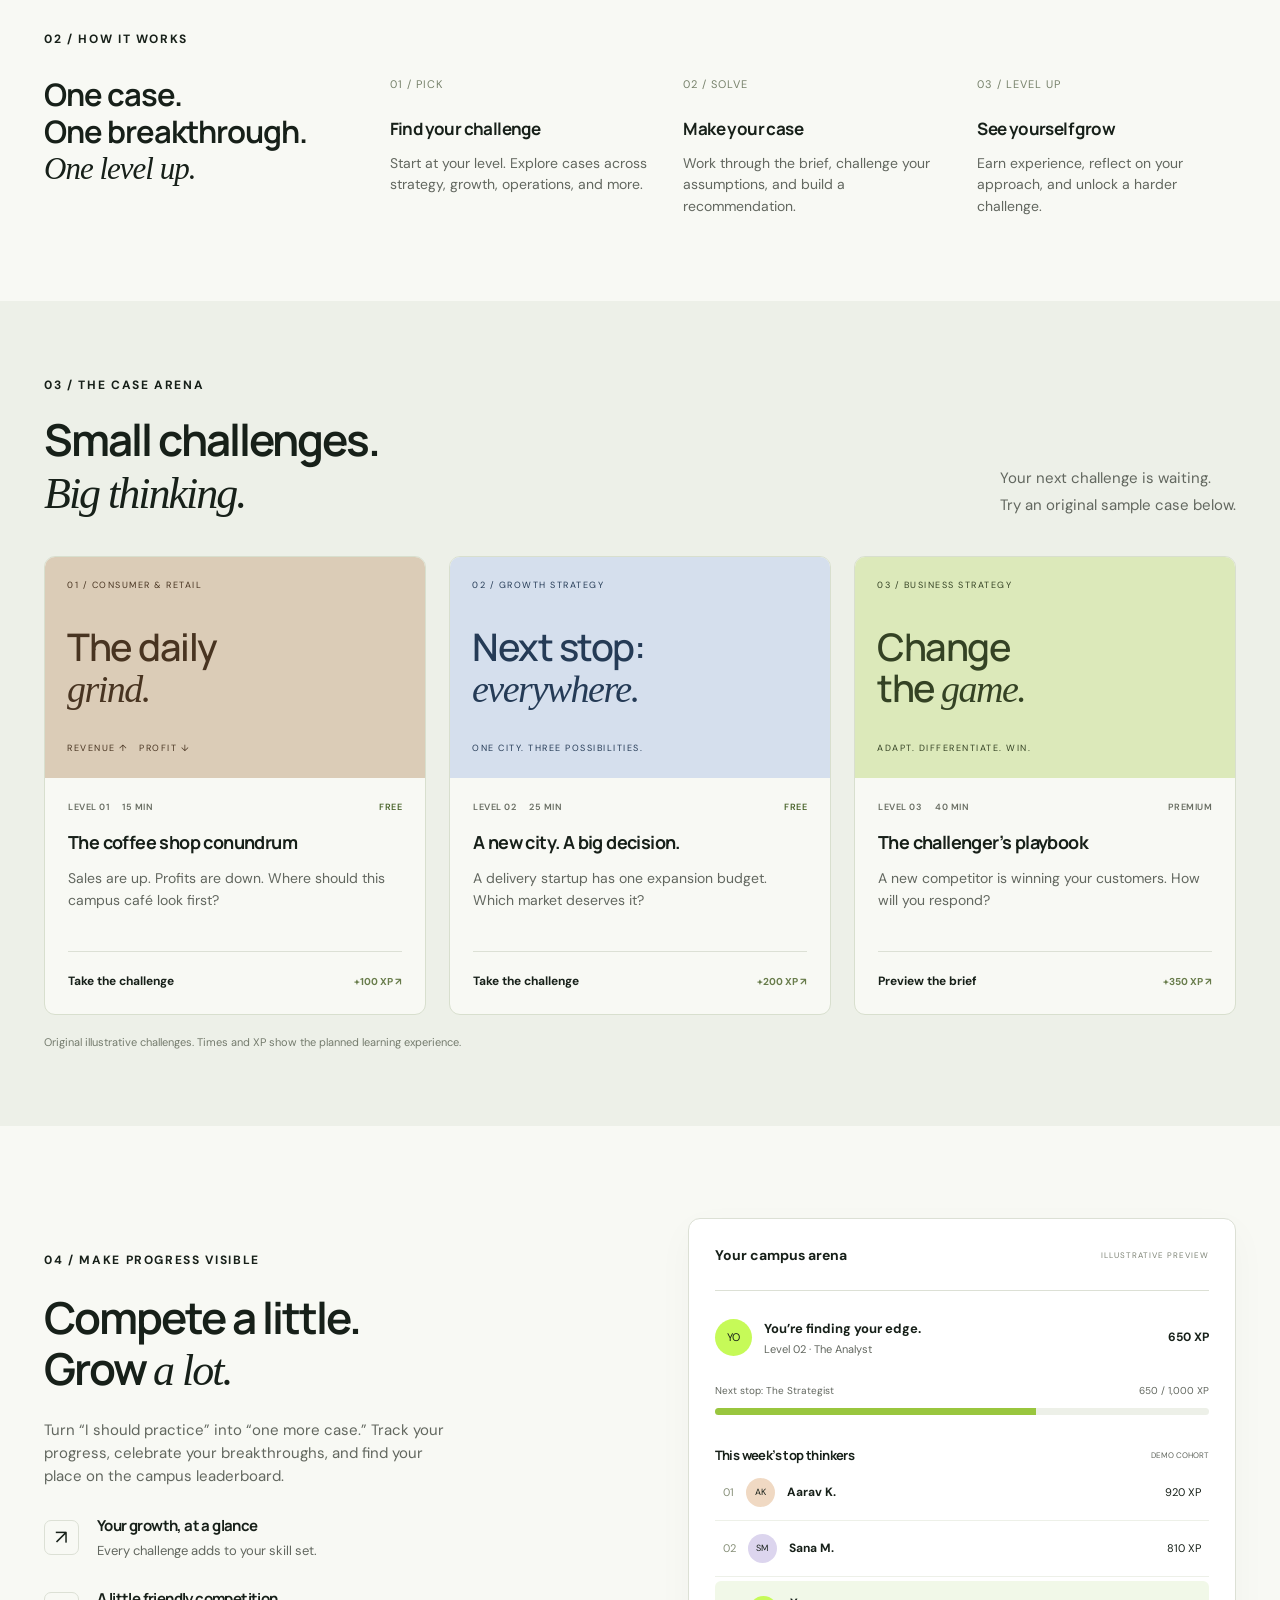
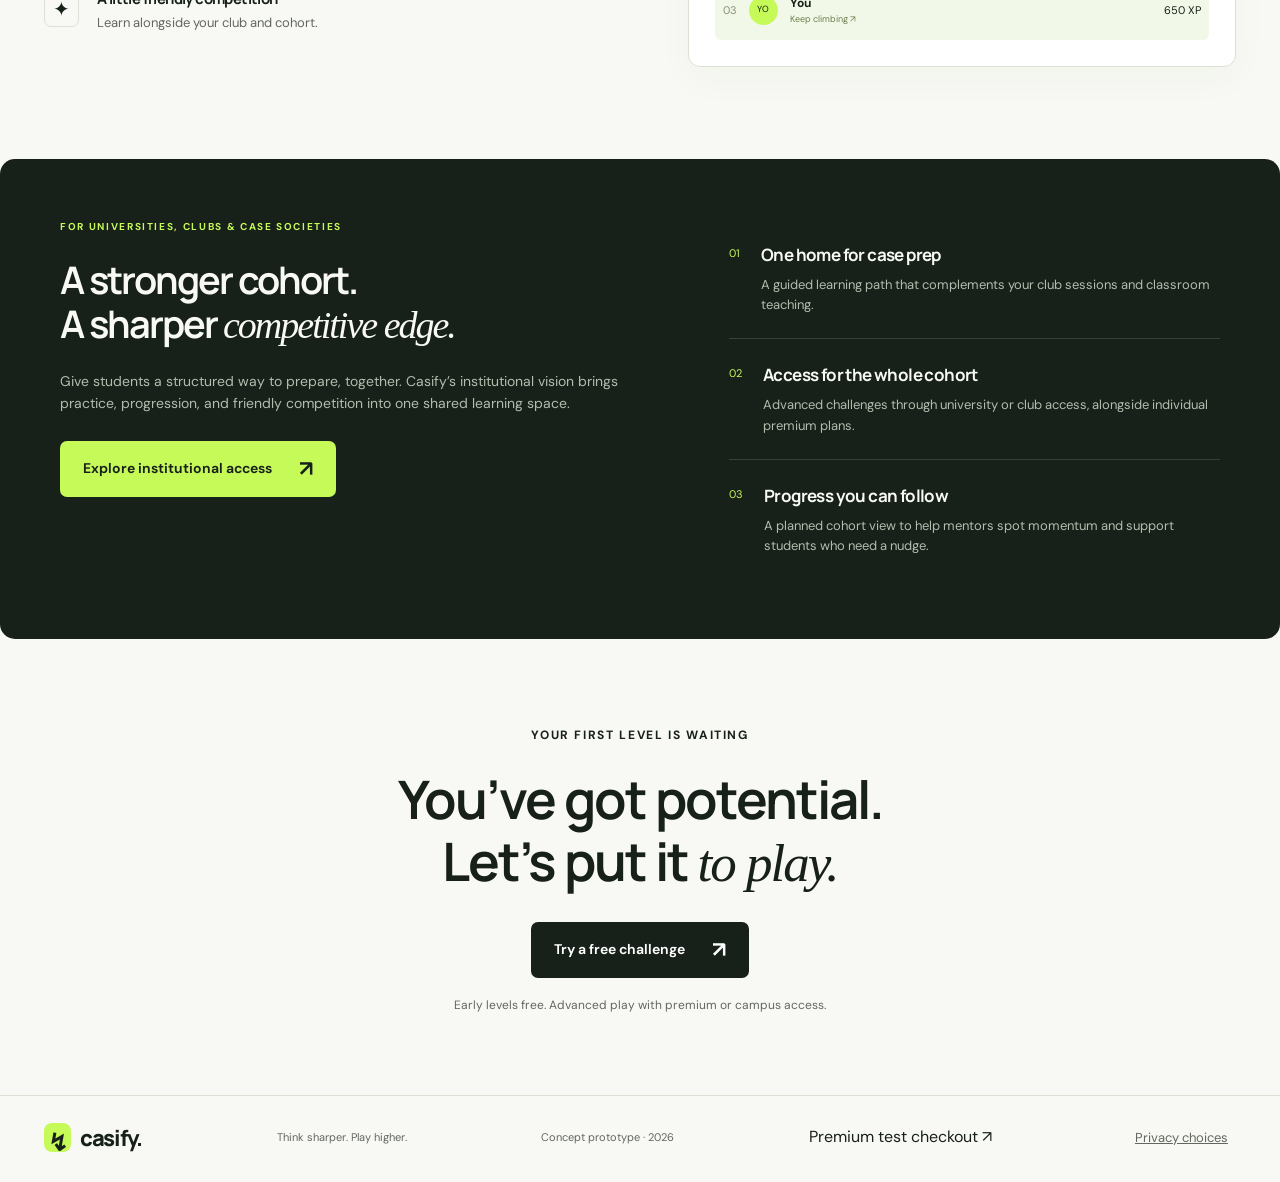
==== commit 016ebd3e: "Connect Casify hosted Dodo test checkout and document integrations" ====
--- a/showcase/index.html
+++ b/showcase/index.html
@@ -8,5 +8,5 @@
 <section class="arena" id="challenges"><div class="wrap"><div class="section-head"><div><div class="eyebrow">03 / THE CASE ARENA</div><h2>Small challenges.<br><span class="serif">Big thinking.</span></h2></div><p>Your next challenge is waiting.<br>Try an original sample case below.</p></div><div class="case-grid"><article class="case-card"><div class="case-cover coffee"><span>01 / CONSUMER & RETAIL</span><strong>The daily<br><i>grind.</i></strong><span class="cover-bottom">REVENUE ↑ &nbsp; PROFIT ↓</span></div><div class="case-body"><div class="tags"><span>LEVEL 01</span><span>15 MIN</span><span class="free">FREE</span></div><h3>The coffee shop conundrum</h3><p>Sales are up. Profits are down. Where should this campus café look first?</p><button class="case-link" data-case="0">Take the challenge <span>+100 XP ↗</span></button></div></article><article class="case-card"><div class="case-cover growth"><span>02 / GROWTH STRATEGY</span><strong>Next stop:<br><i>everywhere.</i></strong><span class="cover-bottom">ONE CITY. THREE POSSIBILITIES.</span></div><div class="case-body"><div class="tags"><span>LEVEL 02</span><span>25 MIN</span><span class="free">FREE</span></div><h3>A new city. A big decision.</h3><p>A delivery startup has one expansion budget. Which market deserves it?</p><button class="case-link" data-case="1">Take the challenge <span>+200 XP ↗</span></button></div></article><article class="case-card"><div class="case-cover strategy"><span>03 / BUSINESS STRATEGY</span><strong>Change<br>the <i>game.</i></strong><span class="cover-bottom">ADAPT. DIFFERENTIATE. WIN.</span></div><div class="case-body"><div class="tags"><span>LEVEL 03</span><span>40 MIN</span><span>PREMIUM</span></div><h3>The challenger’s playbook</h3><p>A new competitor is winning your customers. How will you respond?</p><button class="case-link" data-case="2">Preview the brief <span>+350 XP ↗</span></button></div></article></div><p class="sample-note">Original illustrative challenges. Times and XP show the planned learning experience.</p></div></section>
 <section class="wrap progress-section"><div class="progress-copy"><div class="eyebrow">04 / MAKE PROGRESS VISIBLE</div><h2>Compete a little.<br>Grow <span class="serif">a lot.</span></h2><p>Turn “I should practice” into “one more case.” Track your progress, celebrate your breakthroughs, and find your place on the campus leaderboard.</p><div class="feature-line"><span>↗</span><div><h3>Your growth, at a glance</h3><p>Every challenge adds to your skill set.</p></div></div><div class="feature-line"><span>✦</span><div><h3>A little friendly competition</h3><p>Learn alongside your club and cohort.</p></div></div></div><div class="dashboard"><div class="dashboard-head"><strong>Your campus arena</strong><span>ILLUSTRATIVE PREVIEW</span></div><div class="player"><div class="avatar">YO</div><div><strong>You’re finding your edge.</strong><p>Level 02 · The Analyst</p></div><span class="xp">650 XP</span></div><div class="meter-label"><span>Next stop: The Strategist</span><span>650 / 1,000 XP</span></div><progress value="650" max="1000" aria-label="650 of 1000 XP toward next level"></progress><div class="leader-heading"><h3>This week’s top thinkers</h3><span>DEMO COHORT</span></div><div class="leader"><span class="rank">01</span><span class="avatar peach">AK</span><strong>Aarav K.</strong><span>920 XP</span></div><div class="leader"><span class="rank">02</span><span class="avatar purple">SM</span><strong>Sana M.</strong><span>810 XP</span></div><div class="leader you"><span class="rank">03</span><span class="avatar">YO</span><strong>You <small>Keep climbing ↗</small></strong><span>650 XP</span></div></div></section>
 <section class="campus wrap" id="campus"><div><div class="eyebrow">FOR UNIVERSITIES, CLUBS & CASE SOCIETIES</div><h2>A stronger cohort.<br>A sharper <span class="serif">competitive edge.</span></h2><p>Give students a structured way to prepare, together. Casify’s institutional vision brings practice, progression, and friendly competition into one shared learning space.</p><button class="button" id="institution-cta">Explore institutional access <span>↗</span></button></div><div class="campus-features"><article><span>01</span><div><h3>One home for case prep</h3><p>A guided learning path that complements your club sessions and classroom teaching.</p></div></article><article><span>02</span><div><h3>Access for the whole cohort</h3><p>Advanced challenges through university or club access, alongside individual premium plans.</p></div></article><article><span>03</span><div><h3>Progress you can follow</h3><p>A planned cohort view to help mentors spot momentum and support students who need a nudge.</p></div></article></div></section>
-<section class="final-cta wrap"><div class="eyebrow">YOUR FIRST LEVEL IS WAITING</div><h2>You’ve got potential.<br>Let’s put it <span class="serif">to play.</span></h2><a class="button" href="#challenges">Try a free challenge <span>↗</span></a><p>Early levels free. Advanced play with premium or campus access.</p></section></main><footer class="wrap"><a class="brand" href="#"><span class="brand-mark">↯</span>casify.</a><span>Think sharper. Play higher.</span><span>Concept prototype · 2026</span></footer>
+<section class="final-cta wrap"><div class="eyebrow">YOUR FIRST LEVEL IS WAITING</div><h2>You’ve got potential.<br>Let’s put it <span class="serif">to play.</span></h2><a class="button" href="#challenges">Try a free challenge <span>↗</span></a><p>Early levels free. Advanced play with premium or campus access.</p></section></main><footer class="wrap"><a class="brand" href="#"><span class="brand-mark">↯</span>casify.</a><span>Think sharper. Play higher.</span><span>Concept prototype · 2026</span><a href="billing-test.html">Premium test checkout ↗</a></footer>
 <dialog id="case-dialog"><button class="close" aria-label="Close dialog">×</button><div class="eyebrow" id="dialog-label"></div><h2 id="dialog-title"></h2><p id="dialog-brief"></p><div id="case-interaction"><h3>Where would you start?</h3><div id="choices"></div><p id="feedback" role="status"></p></div><p class="dialog-note">Showcase demo — no account required. Responses are not saved.</p></dialog><script src="app.js"></script></body></html>
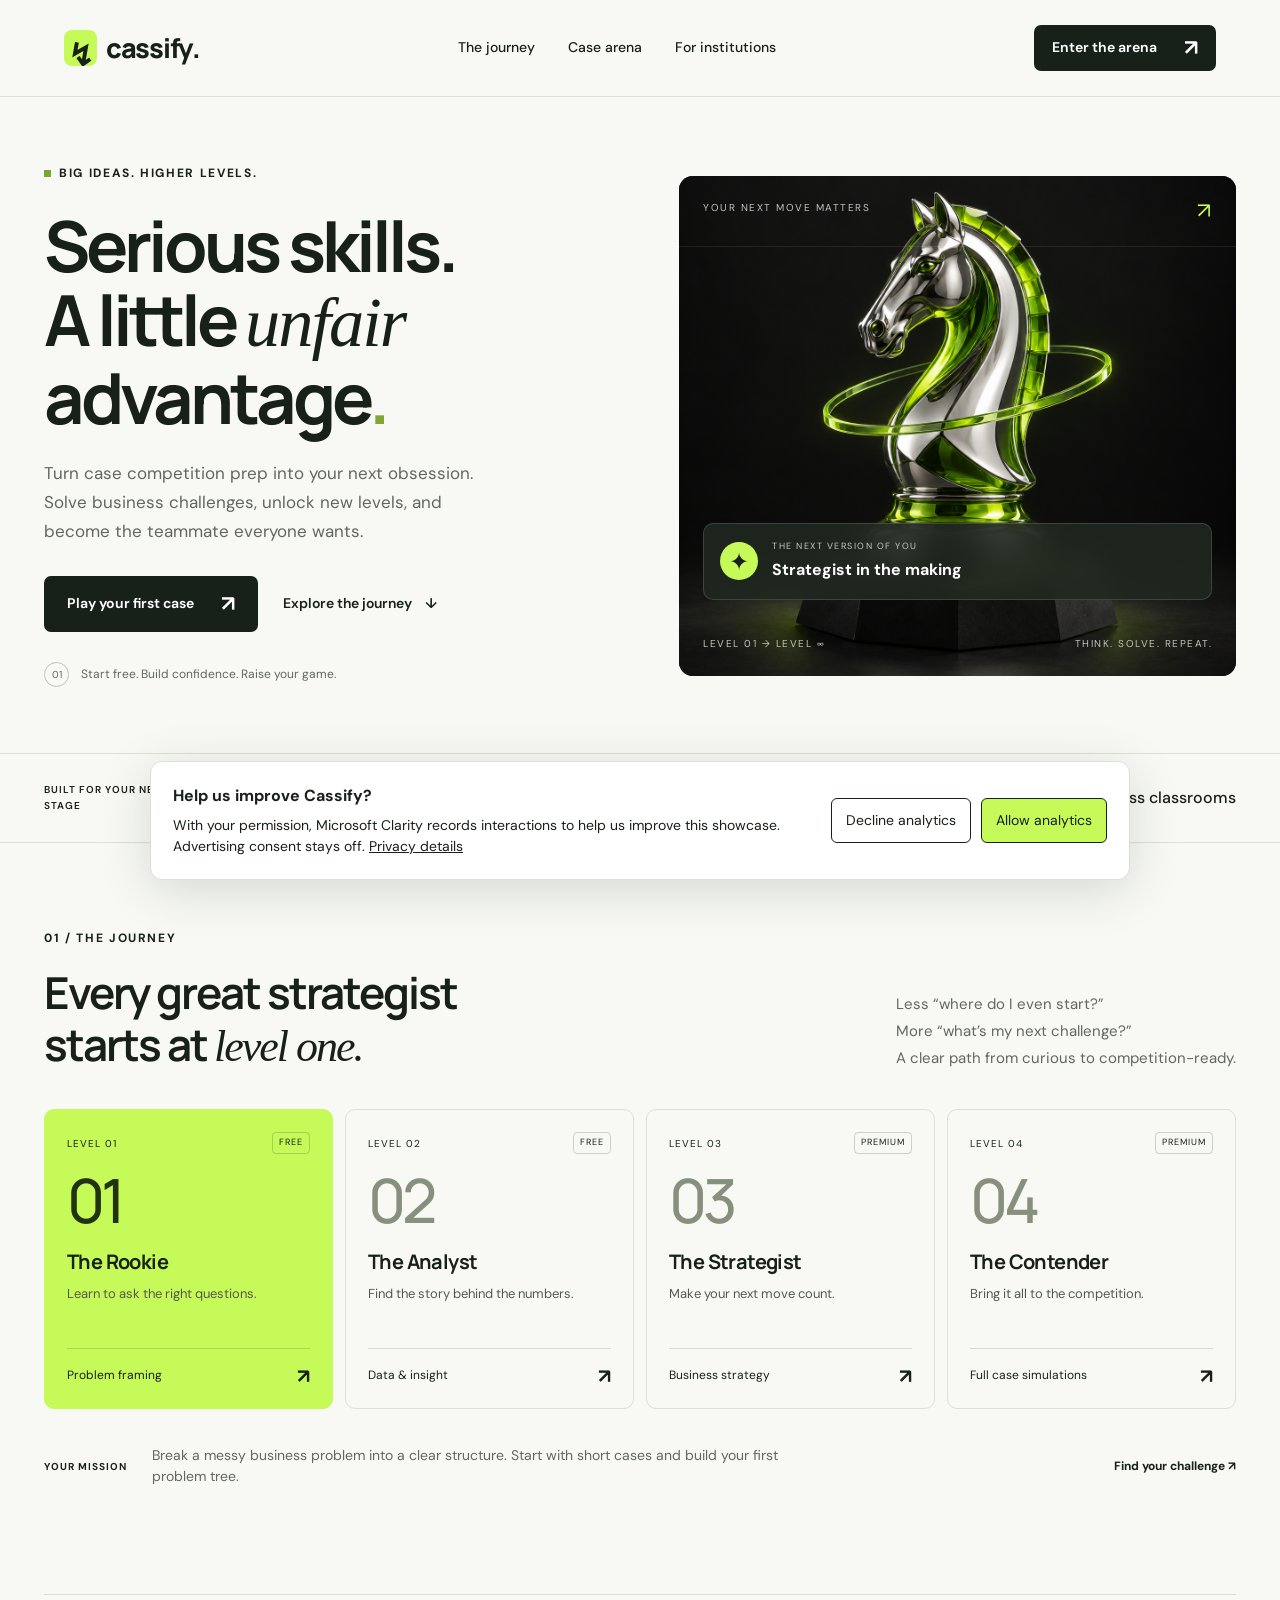
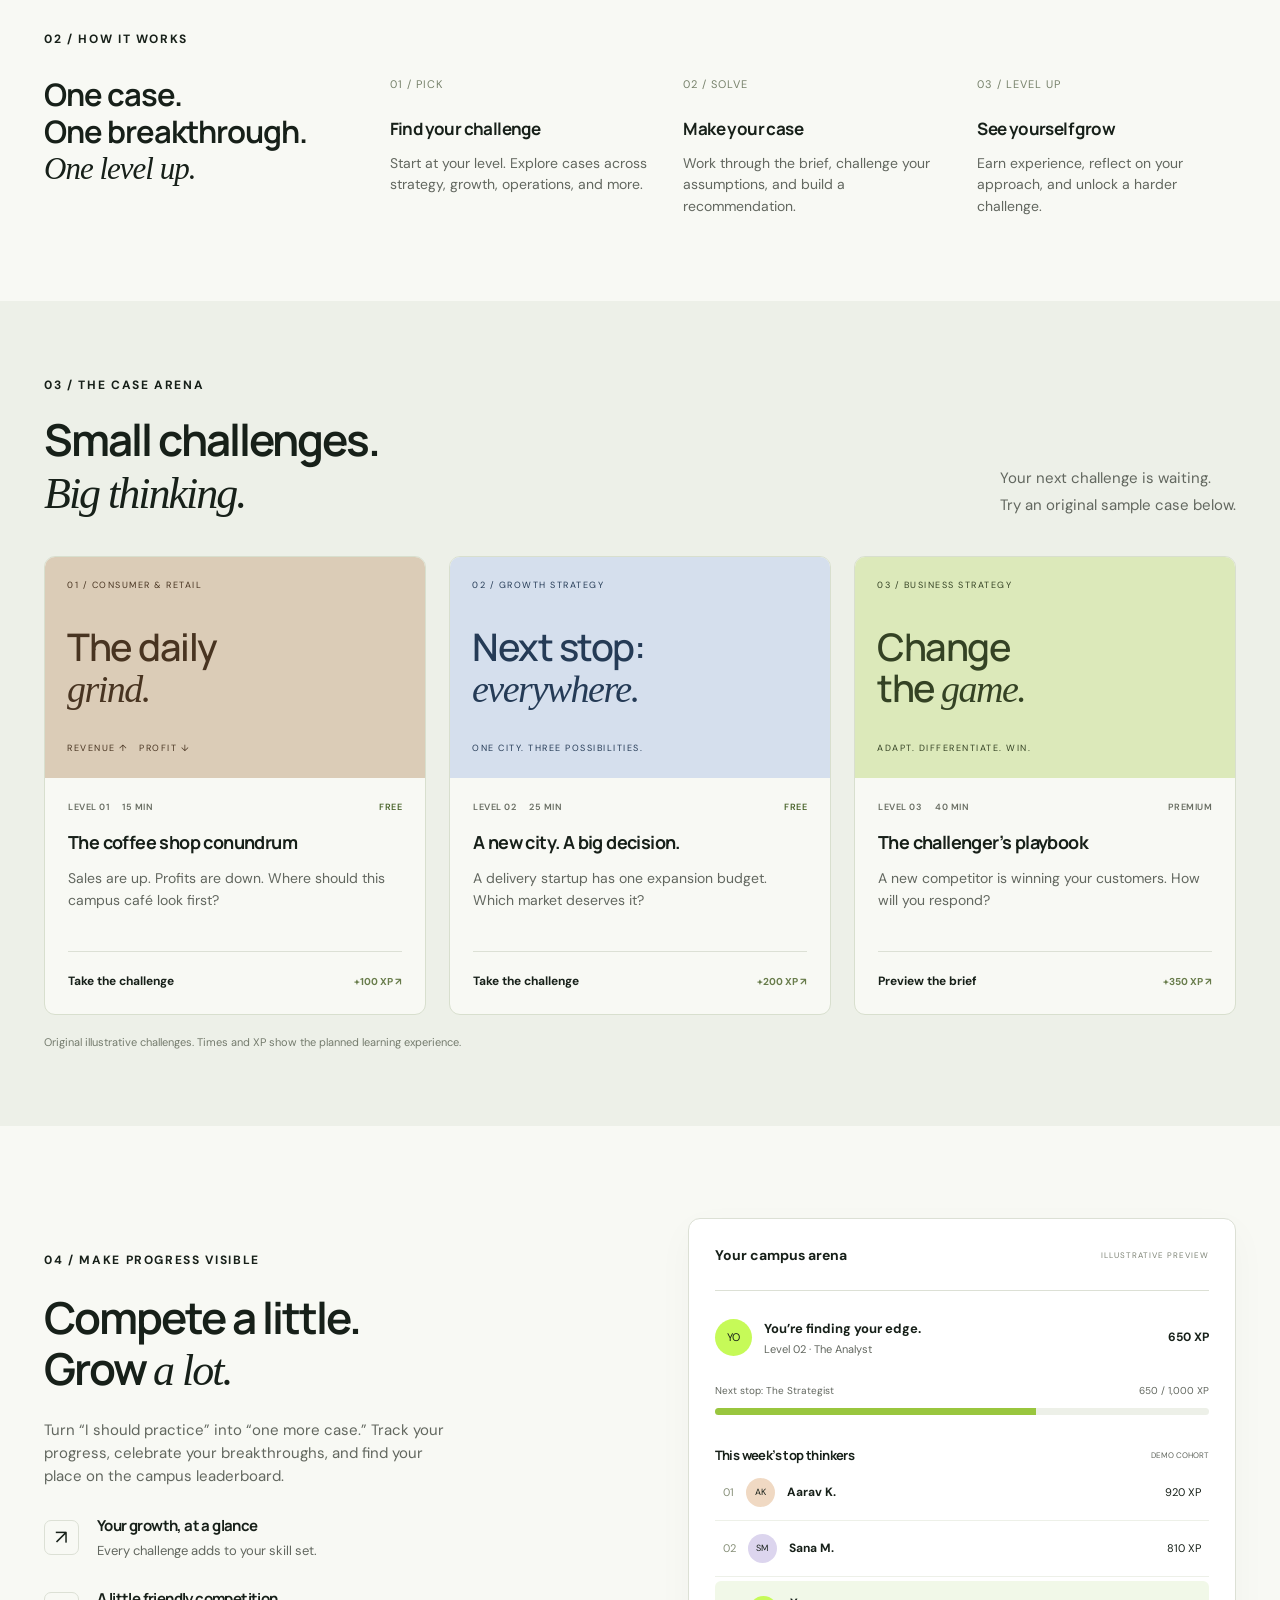
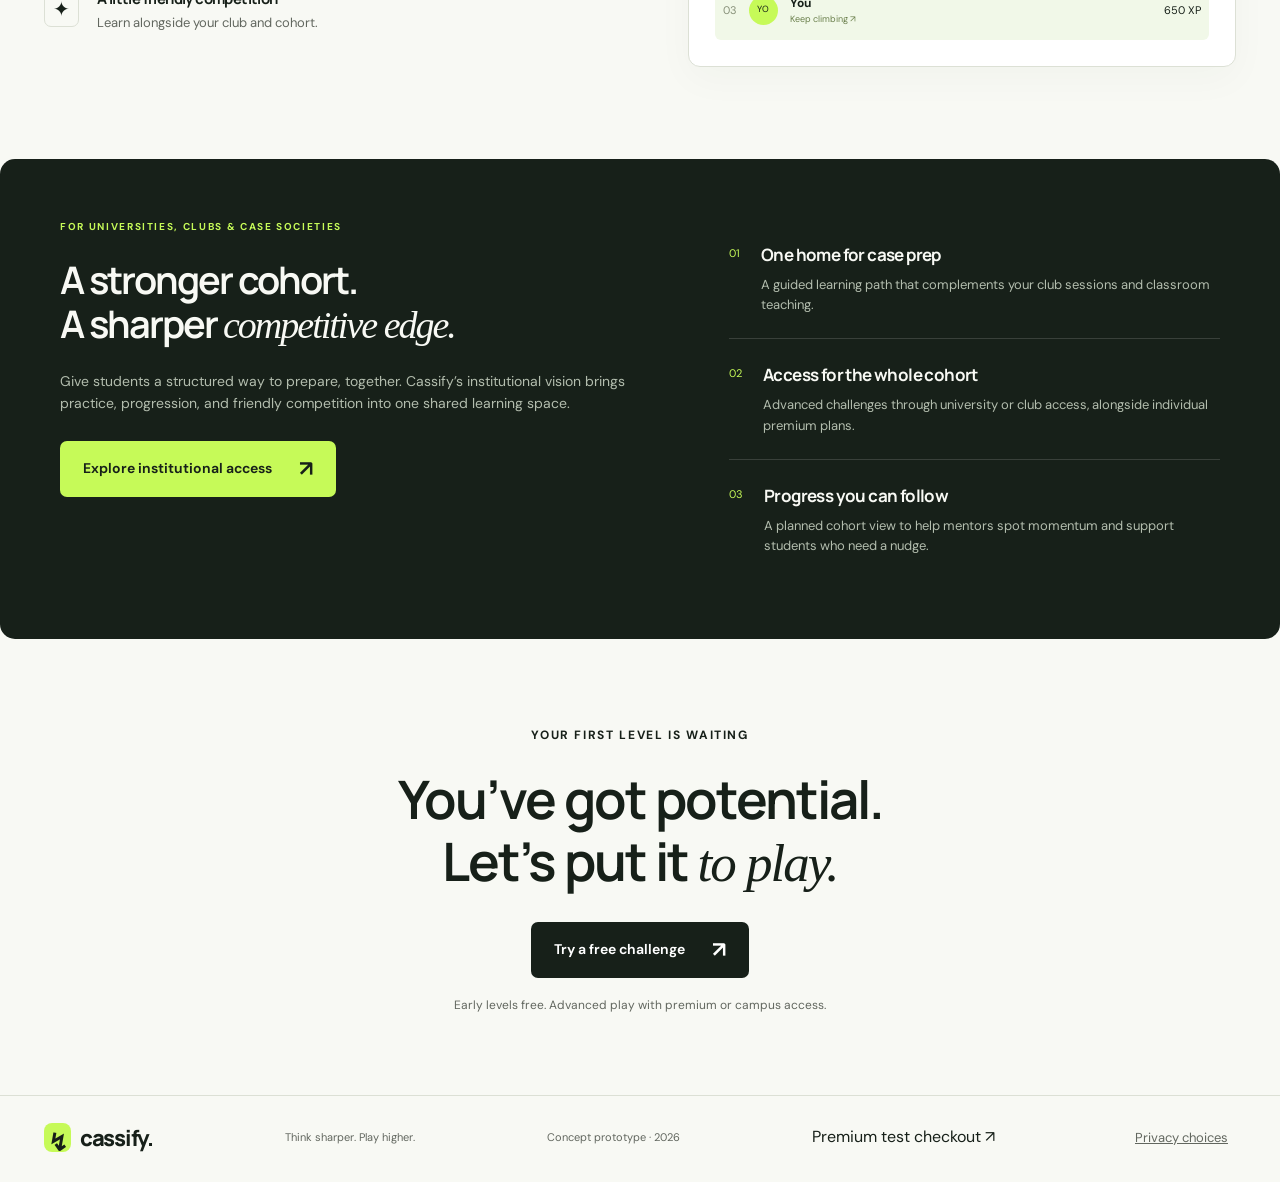
==== commit f1cbeeb0: "Rebrand Casify to Cassify across pages and project documentation" ====
--- a/showcase/index.html
+++ b/showcase/index.html
@@ -1,12 +1,12 @@
 <!doctype html>
-<html lang="en"><head><meta charset="utf-8"><meta name="viewport" content="width=device-width,initial-scale=1"><meta name="description" content="Turn case competition prep into your next obsession. Build business skills, conquer challenges, and level up with Casify."><title>Casify — Think sharper. Play higher.</title><link rel="icon" href="data:image/svg+xml,%3Csvg xmlns='http://www.w3.org/2000/svg' viewBox='0 0 32 32'%3E%3Crect width='32' height='32' rx='8' fill='%23c6fa58'/%3E%3Cpath d='M22 9H12l-5 7 5 7h10l-5-7z' fill='%23151915'/%3E%3C/svg%3E"><link rel="stylesheet" href="style.css"><meta name="google-site-verification" content="q8zzXKevI9_IpJd7duxw0ozllKAZsqJqXDRwz59ZFJ8"><link rel="canonical" href="https://casify-two.vercel.app/"><link rel="stylesheet" href="integrations.css"><script src="integrations.js" defer></script></head>
-<body><header><a class="brand" href="#" aria-label="Casify home"><span class="brand-mark">↯</span>casify<span class="brand-period">.</span></a><nav aria-label="Main navigation"><a href="#journey">The journey</a><a href="#challenges">Case arena</a><a href="#campus">For institutions</a></nav><a class="button small" href="#challenges">Enter the arena <span>↗</span></a></header>
+<html lang="en"><head><meta charset="utf-8"><meta name="viewport" content="width=device-width,initial-scale=1"><meta name="description" content="Turn case competition prep into your next obsession. Build business skills, conquer challenges, and level up with Cassify."><title>Cassify — Think sharper. Play higher.</title><link rel="icon" href="data:image/svg+xml,%3Csvg xmlns='http://www.w3.org/2000/svg' viewBox='0 0 32 32'%3E%3Crect width='32' height='32' rx='8' fill='%23c6fa58'/%3E%3Cpath d='M22 9H12l-5 7 5 7h10l-5-7z' fill='%23151915'/%3E%3C/svg%3E"><link rel="stylesheet" href="style.css"><meta name="google-site-verification" content="q8zzXKevI9_IpJd7duxw0ozllKAZsqJqXDRwz59ZFJ8"><link rel="canonical" href="https://casify-two.vercel.app/"><link rel="stylesheet" href="integrations.css"><script src="integrations.js" defer></script></head>
+<body><header><a class="brand" href="#" aria-label="Cassify home"><span class="brand-mark">↯</span>cassify<span class="brand-period">.</span></a><nav aria-label="Main navigation"><a href="#journey">The journey</a><a href="#challenges">Case arena</a><a href="#campus">For institutions</a></nav><a class="button small" href="#challenges">Enter the arena <span>↗</span></a></header>
 <main><section class="hero wrap"><div class="hero-copy"><div class="eyebrow"><span class="tiny-square"></span> BIG IDEAS. HIGHER LEVELS.</div><h1>Serious skills.<br>A little <span class="serif">unfair</span><br>advantage<span class="lime">.</span></h1><p>Turn case competition prep into your next obsession. Solve business challenges, unlock new levels, and become the teammate everyone wants.</p><div class="actions"><a class="button" href="#challenges">Play your first case <span>↗</span></a><a class="text-link" href="#journey">Explore the journey <span>↓</span></a></div><div class="hero-note"><span>01</span> Start free. Build confidence. Raise your game.</div></div><div class="hero-art"><div class="art-top"><span>YOUR NEXT MOVE MATTERS</span><span>↗</span></div><div class="art-image" id="hero-image"></div><div class="float-card"><span class="mini-icon">✦</span><div><small>THE NEXT VERSION OF YOU</small><strong>Strategist in the making</strong></div></div><div class="art-bottom"><span>LEVEL 01 → LEVEL ∞</span><span>THINK. SOLVE. REPEAT.</span></div></div></section>
 <section class="ribbon"><div class="wrap"><span>BUILT FOR YOUR NEXT BIG STAGE</span><strong>Case competitions</strong><span class="asterisk">✳</span><strong>Consulting clubs</strong><span class="asterisk">✳</span><strong>Business classrooms</strong></div></section>
 <section class="wrap journey" id="journey"><div class="section-head"><div><div class="eyebrow">01 / THE JOURNEY</div><h2>Every great strategist<br>starts at <span class="serif">level one.</span></h2></div><p>Less “where do I even start?”<br>More “what’s my next challenge?”<br>A clear path from curious to competition-ready.</p></div><div class="level-grid"><button class="level active" data-level="0"><span class="level-meta">LEVEL 01 <em>FREE</em></span><span class="level-number">01</span><h3>The Rookie</h3><p>Learn to ask the right questions.</p><span class="level-foot">Problem framing <b>↗</b></span></button><button class="level" data-level="1"><span class="level-meta">LEVEL 02 <em>FREE</em></span><span class="level-number">02</span><h3>The Analyst</h3><p>Find the story behind the numbers.</p><span class="level-foot">Data &amp; insight <b>↗</b></span></button><button class="level" data-level="2"><span class="level-meta">LEVEL 03 <em>PREMIUM</em></span><span class="level-number">03</span><h3>The Strategist</h3><p>Make your next move count.</p><span class="level-foot">Business strategy <b>↗</b></span></button><button class="level" data-level="3"><span class="level-meta">LEVEL 04 <em>PREMIUM</em></span><span class="level-number">04</span><h3>The Contender</h3><p>Bring it all to the competition.</p><span class="level-foot">Full case simulations <b>↗</b></span></button></div><div class="level-detail" aria-live="polite"><span>YOUR MISSION</span><p id="level-description">Break a messy business problem into a clear structure. Start with short cases and build your first problem tree.</p><a href="#challenges">Find your challenge ↗</a></div></section>
 <section class="how wrap"><div class="eyebrow">02 / HOW IT WORKS</div><div class="how-grid"><h2>One case.<br>One breakthrough.<br><span class="serif">One level up.</span></h2><article><span class="step">01 / PICK</span><h3>Find your challenge</h3><p>Start at your level. Explore cases across strategy, growth, operations, and more.</p></article><article><span class="step">02 / SOLVE</span><h3>Make your case</h3><p>Work through the brief, challenge your assumptions, and build a recommendation.</p></article><article><span class="step">03 / LEVEL UP</span><h3>See yourself grow</h3><p>Earn experience, reflect on your approach, and unlock a harder challenge.</p></article></div></section>
 <section class="arena" id="challenges"><div class="wrap"><div class="section-head"><div><div class="eyebrow">03 / THE CASE ARENA</div><h2>Small challenges.<br><span class="serif">Big thinking.</span></h2></div><p>Your next challenge is waiting.<br>Try an original sample case below.</p></div><div class="case-grid"><article class="case-card"><div class="case-cover coffee"><span>01 / CONSUMER & RETAIL</span><strong>The daily<br><i>grind.</i></strong><span class="cover-bottom">REVENUE ↑ &nbsp; PROFIT ↓</span></div><div class="case-body"><div class="tags"><span>LEVEL 01</span><span>15 MIN</span><span class="free">FREE</span></div><h3>The coffee shop conundrum</h3><p>Sales are up. Profits are down. Where should this campus café look first?</p><button class="case-link" data-case="0">Take the challenge <span>+100 XP ↗</span></button></div></article><article class="case-card"><div class="case-cover growth"><span>02 / GROWTH STRATEGY</span><strong>Next stop:<br><i>everywhere.</i></strong><span class="cover-bottom">ONE CITY. THREE POSSIBILITIES.</span></div><div class="case-body"><div class="tags"><span>LEVEL 02</span><span>25 MIN</span><span class="free">FREE</span></div><h3>A new city. A big decision.</h3><p>A delivery startup has one expansion budget. Which market deserves it?</p><button class="case-link" data-case="1">Take the challenge <span>+200 XP ↗</span></button></div></article><article class="case-card"><div class="case-cover strategy"><span>03 / BUSINESS STRATEGY</span><strong>Change<br>the <i>game.</i></strong><span class="cover-bottom">ADAPT. DIFFERENTIATE. WIN.</span></div><div class="case-body"><div class="tags"><span>LEVEL 03</span><span>40 MIN</span><span>PREMIUM</span></div><h3>The challenger’s playbook</h3><p>A new competitor is winning your customers. How will you respond?</p><button class="case-link" data-case="2">Preview the brief <span>+350 XP ↗</span></button></div></article></div><p class="sample-note">Original illustrative challenges. Times and XP show the planned learning experience.</p></div></section>
 <section class="wrap progress-section"><div class="progress-copy"><div class="eyebrow">04 / MAKE PROGRESS VISIBLE</div><h2>Compete a little.<br>Grow <span class="serif">a lot.</span></h2><p>Turn “I should practice” into “one more case.” Track your progress, celebrate your breakthroughs, and find your place on the campus leaderboard.</p><div class="feature-line"><span>↗</span><div><h3>Your growth, at a glance</h3><p>Every challenge adds to your skill set.</p></div></div><div class="feature-line"><span>✦</span><div><h3>A little friendly competition</h3><p>Learn alongside your club and cohort.</p></div></div></div><div class="dashboard"><div class="dashboard-head"><strong>Your campus arena</strong><span>ILLUSTRATIVE PREVIEW</span></div><div class="player"><div class="avatar">YO</div><div><strong>You’re finding your edge.</strong><p>Level 02 · The Analyst</p></div><span class="xp">650 XP</span></div><div class="meter-label"><span>Next stop: The Strategist</span><span>650 / 1,000 XP</span></div><progress value="650" max="1000" aria-label="650 of 1000 XP toward next level"></progress><div class="leader-heading"><h3>This week’s top thinkers</h3><span>DEMO COHORT</span></div><div class="leader"><span class="rank">01</span><span class="avatar peach">AK</span><strong>Aarav K.</strong><span>920 XP</span></div><div class="leader"><span class="rank">02</span><span class="avatar purple">SM</span><strong>Sana M.</strong><span>810 XP</span></div><div class="leader you"><span class="rank">03</span><span class="avatar">YO</span><strong>You <small>Keep climbing ↗</small></strong><span>650 XP</span></div></div></section>
-<section class="campus wrap" id="campus"><div><div class="eyebrow">FOR UNIVERSITIES, CLUBS & CASE SOCIETIES</div><h2>A stronger cohort.<br>A sharper <span class="serif">competitive edge.</span></h2><p>Give students a structured way to prepare, together. Casify’s institutional vision brings practice, progression, and friendly competition into one shared learning space.</p><button class="button" id="institution-cta">Explore institutional access <span>↗</span></button></div><div class="campus-features"><article><span>01</span><div><h3>One home for case prep</h3><p>A guided learning path that complements your club sessions and classroom teaching.</p></div></article><article><span>02</span><div><h3>Access for the whole cohort</h3><p>Advanced challenges through university or club access, alongside individual premium plans.</p></div></article><article><span>03</span><div><h3>Progress you can follow</h3><p>A planned cohort view to help mentors spot momentum and support students who need a nudge.</p></div></article></div></section>
-<section class="final-cta wrap"><div class="eyebrow">YOUR FIRST LEVEL IS WAITING</div><h2>You’ve got potential.<br>Let’s put it <span class="serif">to play.</span></h2><a class="button" href="#challenges">Try a free challenge <span>↗</span></a><p>Early levels free. Advanced play with premium or campus access.</p></section></main><footer class="wrap"><a class="brand" href="#"><span class="brand-mark">↯</span>casify.</a><span>Think sharper. Play higher.</span><span>Concept prototype · 2026</span><a href="billing-test.html">Premium test checkout ↗</a></footer>
+<section class="campus wrap" id="campus"><div><div class="eyebrow">FOR UNIVERSITIES, CLUBS & CASE SOCIETIES</div><h2>A stronger cohort.<br>A sharper <span class="serif">competitive edge.</span></h2><p>Give students a structured way to prepare, together. Cassify’s institutional vision brings practice, progression, and friendly competition into one shared learning space.</p><button class="button" id="institution-cta">Explore institutional access <span>↗</span></button></div><div class="campus-features"><article><span>01</span><div><h3>One home for case prep</h3><p>A guided learning path that complements your club sessions and classroom teaching.</p></div></article><article><span>02</span><div><h3>Access for the whole cohort</h3><p>Advanced challenges through university or club access, alongside individual premium plans.</p></div></article><article><span>03</span><div><h3>Progress you can follow</h3><p>A planned cohort view to help mentors spot momentum and support students who need a nudge.</p></div></article></div></section>
+<section class="final-cta wrap"><div class="eyebrow">YOUR FIRST LEVEL IS WAITING</div><h2>You’ve got potential.<br>Let’s put it <span class="serif">to play.</span></h2><a class="button" href="#challenges">Try a free challenge <span>↗</span></a><p>Early levels free. Advanced play with premium or campus access.</p></section></main><footer class="wrap"><a class="brand" href="#"><span class="brand-mark">↯</span>cassify.</a><span>Think sharper. Play higher.</span><span>Concept prototype · 2026</span><a href="billing-test.html">Premium test checkout ↗</a></footer>
 <dialog id="case-dialog"><button class="close" aria-label="Close dialog">×</button><div class="eyebrow" id="dialog-label"></div><h2 id="dialog-title"></h2><p id="dialog-brief"></p><div id="case-interaction"><h3>Where would you start?</h3><div id="choices"></div><p id="feedback" role="status"></p></div><p class="dialog-note">Showcase demo — no account required. Responses are not saved.</p></dialog><script src="app.js"></script></body></html>
